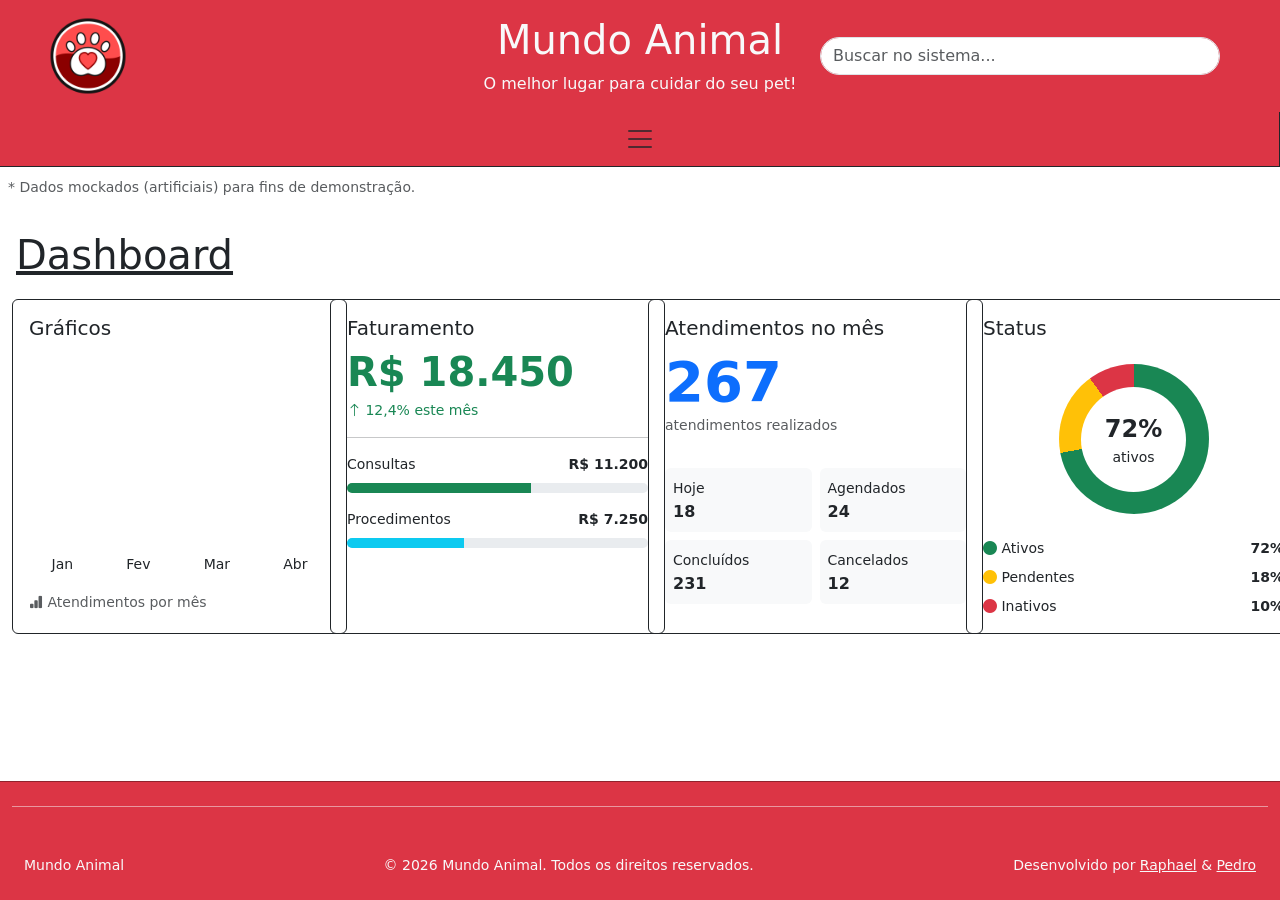
==== index.html @ 2a45a7cc "fix: melhora navbar" ====
<!DOCTYPE html>
<html lang="pt-BR">
<head>
    <meta charset="UTF-8">
    <meta name="viewport" content="width=device-width, initial-scale=1.0">
    <link href="https://cdn.jsdelivr.net/npm/bootstrap@5.2.1/dist/css/bootstrap.min.css" rel="stylesheet" integrity="sha384-iYQeCzEYFbKjA/T2uDLTpkwGzCiq6soy8tYaI1GyVh/UjpbCx/TYkiZhlZB6+fzT" crossorigin="anonymous">
    <link rel="stylesheet" href="https://cdn.jsdelivr.net/npm/bootstrap-icons@1.13.2/font/bootstrap-icons.min.css">
    <link rel="stylesheet" href="style.css">
    <link rel="icon" href="assets/favicon.ico" type="image/x-icon">
    <title>Mundo Animal</title>
</head>
<body class="d-flex flex-column min-vh-100">
    <script src="https://cdn.jsdelivr.net/npm/bootstrap@5.2.1/dist/js/bootstrap.bundle.min.js" integrity="sha384-u1OknCvxWvY5kfmNBILK2hRnQC3Pr17a+RTT6rIHI7NnikvbZlHgTPOOmMi466C8" crossorigin="anonymous"></script>

    <!-- card header / titulo -->
    <div class="container-fluid p-0">
        <div class="card w-full bg-danger border border-dark border-0 rounded-0 text-light text-centermy-0">
            
            <div class="card-body d-flex justify-content-between align-items-center position-relative">

                <!-- titulo e subtitulo -->
                <div class="text-center w-100">
                    <a href="/" class="text-decoration-none text-light">
                    <h1 class="card-title">Mundo Animal</h1>
                    <p class="card-text mb-0">O melhor lugar para cuidar do seu pet!</p>
                    </a>
                </div>
                <!------------------------->


                <!--logo mundo animal-->
                <div id="logo" class="position-absolute top-50 start-0 translate-middle-y px-5">
                    <a href="/" class="text-decoration-none text-light" aria-label="Logo Mundo Animal">
                        <img src="../../assets/logo.webp" alt="Logo Mundo Animal" class="img-fluid" style="max-height: 80px;">
                    </a>
                </div>


                <div id="campoPesquisa" class="position-absolute top-50 translate-middle" style="left: 80%">
                    <form class="d-flex" role="search" aria-label="Campo de pesquisa">
                        <input class="form-control me-2 rounded-pill" type="search" placeholder="Buscar no sistema..." aria-label="Pesquisar" style="width: 400px;">
                        <!-- <button class="btn btn-outline-light" type="submit">Pesquisar</button> -->
                    </form>
                </div>
            </div>
        </div>
    </div>
    <!--fim card header-->

    <!-- menu de navegacao -->
    <nav class="navbar navbar-light bg-custom border-end border-bottom border-dark" aria-label="Navegacao principal">
        <div class="container-fluid flex-column">
            <button class="navbar-toggler mx-auto border-0" type="button" data-bs-toggle="collapse" data-bs-target="#menuPrincipal" aria-controls="menuPrincipal" aria-expanded="false" aria-label="Expandir ou ocultar menu">
                <span class="navbar-toggler-icon"></span>
            </button>
            <div class="collapse w-100" id="menuPrincipal">
                <ul class="navbar-nav flex-column align-items-stretch gap-2">
                    <li class="nav-item">
                        <button class="nav-link btn-custom-1 text-dark px-3 bg-transparent border-0 rounded-pill" onclick="window.location.href='../../index.html'">Início</button>
                    </li>
                    <li class="nav-item dropdown">
                        <button id="menuCliente" class="nav-link dropdown-toggle btn-custom-1 text-dark px-3 bg-transparent border-0 rounded-pill" type="button" data-bs-toggle="dropdown" aria-expanded="false">Cliente</button>
                        <ul class="dropdown-menu bg-transparent border-0" aria-labelledby="menuCliente">
                            <li><a class="dropdown-item" href="../../views/cliente/cadastro.html">● Cadastro de Cliente</a></li>
                            <li><a class="dropdown-item" href="../../views/cliente/consulta.html">● Consulta de Cliente</a></li>
                            <li><a class="dropdown-item" href="../../views/cliente/alteração.html">● Alteração de Cliente</a></li>
                            <li><a class="dropdown-item" href="../../views/cliente/remoção.html">● Remoção de Cliente</a></li>
                        </ul>
                    </li>
                    <li class="nav-item dropdown">
                        <button id="menuFuncionario" class="nav-link dropdown-toggle btn-custom-1 text-dark px-3 bg-transparent border-0 rounded-pill" type="button" data-bs-toggle="dropdown" aria-expanded="false">Funcionário</button>
                        <ul class="dropdown-menu bg-transparent border-0" aria-labelledby="menuFuncionario">
                            <li><a class="dropdown-item" href="../../views/funcionario/cadastro.html">● Cadastro de Funcionário</a></li>
                            <li><a class="dropdown-item" href="../../views/funcionario/consulta.html">● Consulta de Funcionário</a></li>
                            <li><a class="dropdown-item" href="../../views/funcionario/alteração.html">● Alteração de Funcionário</a></li>
                            <li><a class="dropdown-item" href="../../views/funcionario/remoção.html">● Remoção de Funcionário</a></li>
                        </ul>
                    </li>
                    <li class="nav-item dropdown">
                        <button id="menuAtendimento" class="nav-link dropdown-toggle btn-custom-1 text-dark px-3 bg-transparent border-0 rounded-pill" type="button" data-bs-toggle="dropdown" aria-expanded="false">Atendimento</button>
                        <ul class="dropdown-menu bg-transparent border-0" aria-labelledby="menuAtendimento">
                            <li><a class="dropdown-item" href="../../views/atendimento/cadastro.html">● Cadastro de Atendimento</a></li>
                            <li><a class="dropdown-item" href="../../views/atendimento/consulta.html">● Consulta de Atendimento</a></li>
                            <li><a class="dropdown-item" href="../../views/atendimento/alteração.html">● Alteração de Atendimento</a></li>
                            <li><a class="dropdown-item" href="../../views/atendimento/remoção.html">● Remoção de Atendimento</a></li>
                        </ul>
                    </li>
                    <li class="nav-item dropdown">
                        <button id="menuAnimal" class="nav-link dropdown-toggle btn-custom-1 text-dark px-3 bg-transparent border-0 rounded-pill" type="button" data-bs-toggle="dropdown" aria-expanded="false">Animal</button>
                        <ul class="dropdown-menu bg-transparent border-0" aria-labelledby="menuAnimal">
                            <li><a class="dropdown-item" href="../../views/animal/cadastro.html">● Cadastro de Animal</a></li>
                            <li><a class="dropdown-item" href="../../views/animal/consulta.html">● Consulta de Animal</a></li>
                            <li><a class="dropdown-item" href="../../views/animal/alteração.html">● Alteração de Animal</a></li>
                            <li><a class="dropdown-item" href="../../views/animal/remoção.html">● Remoção de Animal</a></li>
                        </ul>
                    </li>
                    <li class="nav-item">
                        <button class="nav-link btn-custom-1 text-dark px-3 bg-transparent border-0 rounded-pill" onclick="window.location.href='views/institucional/inicio.html'">Página Institucional</button>
                    </li>
                </ul>
            </div>
        </div>
    </nav>

    <p class="text-left text-muted p-2"> <span class="small">* Dados mockados (artificiais) para fins de demonstração.</span></p>

    <h3 class="display-6 px-3 py-2 text-decoration-underline"><strong>Dashboard</strong></h3>

    <!-- corpo com graficos e métricas -->
    <main class="container-fluid py-1">
        <div class="row g-3">
            <div class="col-12 col-md-3">
                <section class="border border-dark rounded p-3 h-100" style="aspect-ratio: 1 / 1;">
                    <h2 class="h5 mb-3">Gráficos</h2>
                    <div class="d-flex justify-content-between align-items-end gap-2" style="height: 220px;">
                        <div class="text-center flex-fill">
                            <div class="bg-danger rounded-top" style="height: 48%;" title="Janeiro: 48 atendimentos"></div>
                            <small>Jan</small>
                        </div>
                        <div class="text-center flex-fill">
                            <div class="bg-danger rounded-top" style="height: 65%;" title="Fevereiro: 65 atendimentos"></div>
                            <small>Fev</small>
                        </div>
                        <div class="text-center flex-fill">
                            <div class="bg-danger rounded-top" style="height: 82%;" title="Março: 82 atendimentos"></div>
                            <small>Mar</small>
                        </div>
                        <div class="text-center flex-fill">
                            <div class="bg-danger rounded-top" style="height: 72%;" title="Abril: 72 atendimentos"></div>
                            <small>Abr</small>
                        </div>
                    </div>
                    <p class="text-muted small mt-3 mb-0"><i class="bi bi-bar-chart-fill"></i> Atendimentos por mês</p>
                </section>
            </div>
            <div class="col-12 col-md-3">
                <section class="border border-dark rounded p-3 h-100" style="aspect-ratio: 1 / 1;">
                    <h2 class="h5">Faturamento</h2>
                    <p class="display-6 fw-bold text-success mb-1">R$ 18.450</p>
                    <p class="small text-success"><i class="bi bi-arrow-up"></i> 12,4% este mês</p>
                    <hr>
                    <div class="d-flex justify-content-between small mb-2"><span>Consultas</span><strong>R$ 11.200</strong></div>
                    <div class="progress mb-3" style="height: 10px;"><div class="progress-bar bg-success" style="width: 61%"></div></div>
                    <div class="d-flex justify-content-between small mb-2"><span>Procedimentos</span><strong>R$ 7.250</strong></div>
                    <div class="progress" style="height: 10px;"><div class="progress-bar bg-info" style="width: 39%"></div></div>
                </section>
            </div>
            <div class="col-12 col-md-3">
                <section class="border border-dark rounded p-3 h-100" style="aspect-ratio: 1 / 1;">
                    <h2 class="h5">Atendimentos no mês</h2>
                    <p class="display-4 fw-bold text-primary mb-0">267</p>
                    <p class="text-muted small">atendimentos realizados</p>
                    <div class="row g-2 mt-4">
                        <div class="col-6"><div class="bg-light rounded p-2"><small>Hoje</small><strong class="d-block">18</strong></div></div>
                        <div class="col-6"><div class="bg-light rounded p-2"><small>Agendados</small><strong class="d-block">24</strong></div></div>
                        <div class="col-6"><div class="bg-light rounded p-2"><small>Concluídos</small><strong class="d-block">231</strong></div></div>
                        <div class="col-6"><div class="bg-light rounded p-2"><small>Cancelados</small><strong class="d-block">12</strong></div></div>
                    </div>
                </section>
            </div>
            <div class="col-12 col-md-3">
                <section class="border border-dark rounded p-3 h-100" style="aspect-ratio: 1 / 1;">
                    <h2 class="h5">Status</h2>
                    <div class="d-flex align-items-center justify-content-center my-4">
                        <div class="rounded-circle d-flex align-items-center justify-content-center" style="width: 150px; height: 150px; background: conic-gradient(#198754 0 72%, #ffc107 72% 90%, #dc3545 90% 100%);">
                            <div class="rounded-circle bg-white d-flex flex-column align-items-center justify-content-center" style="width: 105px; height: 105px;"><strong class="fs-4">72%</strong><small>ativos</small></div>
                        </div>
                    </div>
                    <div class="d-flex justify-content-between small mb-2"><span><i class="bi bi-circle-fill text-success"></i> Ativos</span><strong>72%</strong></div>
                    <div class="d-flex justify-content-between small mb-2"><span><i class="bi bi-circle-fill text-warning"></i> Pendentes</span><strong>18%</strong></div>
                    <div class="d-flex justify-content-between small"><span><i class="bi bi-circle-fill text-danger"></i> Inativos</span><strong>10%</strong></div>
                </section>
            </div>
        </div>
    </main>

    <!-- rodapé -->
    <footer class="site-footer bg-danger text-light mt-auto">
        <div class="container-fluid py-4 px-4">
            <div class="row g-4">
                <hr class="border-light opacity-50 my-4">
                <div class="d-flex flex-column flex-md-row justify-content-between align-items-center small">
                    <div class="jusfity-content text-center">
                        <p class="mb-0">Mundo Animal</p>
                    </div>
                    <span>&copy; 2026 Mundo Animal. Todos os direitos reservados.</span>
                    <span>Desenvolvido por <a href="https://www.github.com/raphael-henrique-dev" target="_blank" class="text-light text-decoration-underline">Raphael</a> & <a href="https://www.github.com/{github_do_pedro}" target="_blank" class="text-light text-decoration-underline">Pedro</a> </span>
                 </div>
            </div>
        </div>
    </footer>
 

</body>
</html>
---- style.css ----
.carousel-img {
            width: 100%;
            height: 400px;
            object-fit: cover;
   }


   .btn-custom-1 {
    background-color: #f0f0f0; 
    color: #fff;
    transition: all 0.3s ease; 
    }

   .btn-custom-1:hover {
    background-color: #882d21 !important; 
    border-color: #7e291e !important;     
    color: #ffffff !important; 
   }

   .bg-custom {
    background-color: #dc3545 !important; 
   }

   .site-footer {
    border-top: 1px solid rgba(0, 0, 0, 0.35);
   }

   .footer-link {
    color: #ffffff;
    text-decoration: none;
   }

   .footer-link:hover,
   .footer-link:focus {
    color: #ffe8e5;
    text-decoration: underline;
   }
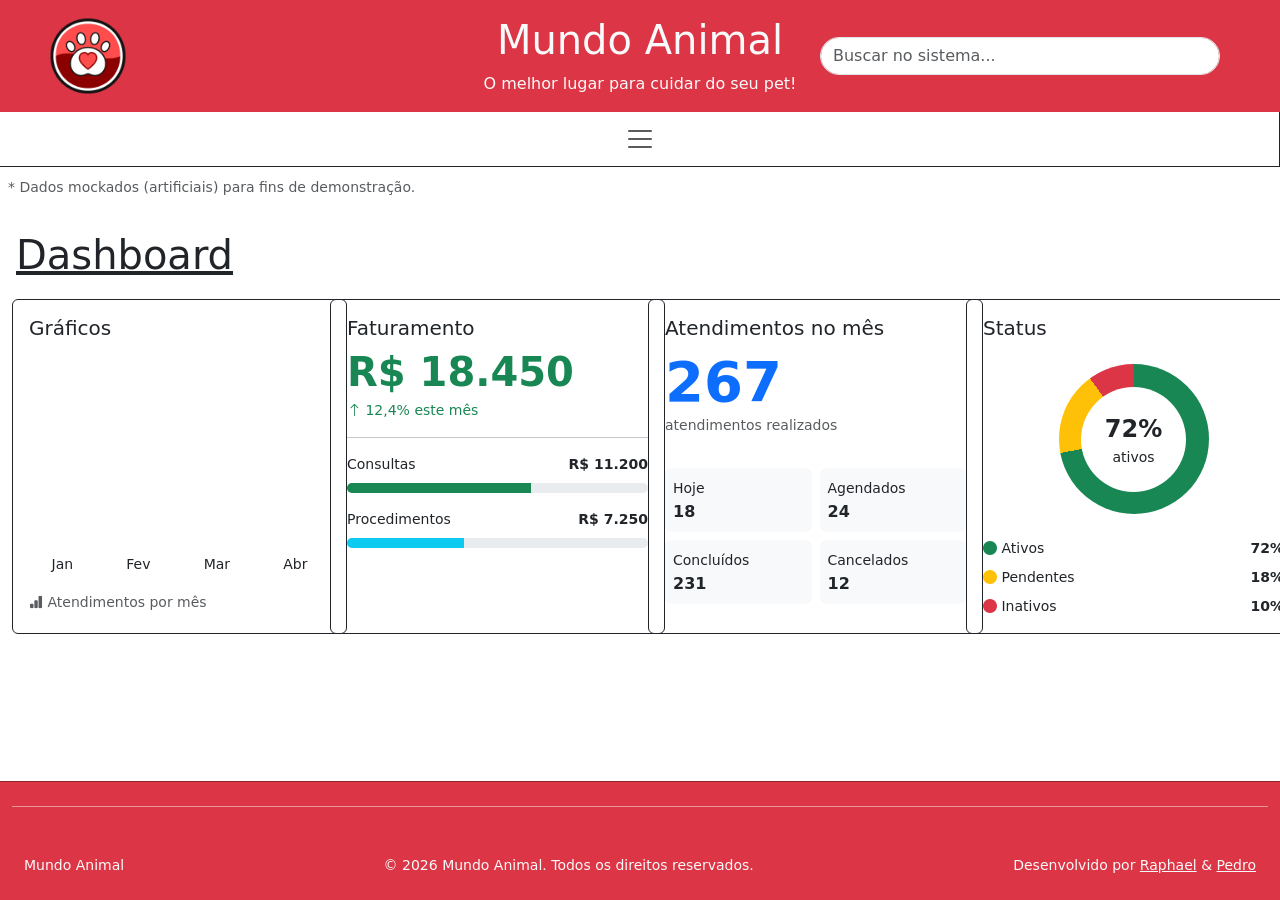
==== commit 1a1b6b44: "centraliza operacoes em modal na tela principal (index)" ====
--- a/index.html
+++ b/index.html
@@ -11,6 +11,7 @@
 </head>
 <body class="d-flex flex-column min-vh-100">
     <script src="https://cdn.jsdelivr.net/npm/bootstrap@5.2.1/dist/js/bootstrap.bundle.min.js" integrity="sha384-u1OknCvxWvY5kfmNBILK2hRnQC3Pr17a+RTT6rIHI7NnikvbZlHgTPOOmMi466C8" crossorigin="anonymous"></script>
+    <script defer src="modal.js"></script>
 
     <!-- card header / titulo -->
     <div class="container-fluid p-0">
@@ -31,7 +32,7 @@
                 <!--logo mundo animal-->
                 <div id="logo" class="position-absolute top-50 start-0 translate-middle-y px-5">
                     <a href="/" class="text-decoration-none text-light" aria-label="Logo Mundo Animal">
-                        <img src="../../assets/logo.webp" alt="Logo Mundo Animal" class="img-fluid" style="max-height: 80px;">
+                        <img src="assets/logo.webp" alt="Logo Mundo Animal" class="img-fluid" style="max-height: 80px;">
                     </a>
                 </div>
 
@@ -56,42 +57,42 @@
             <div class="collapse w-100" id="menuPrincipal">
                 <ul class="navbar-nav flex-column align-items-stretch gap-2">
                     <li class="nav-item">
-                        <button class="nav-link btn-custom-1 text-dark px-3 bg-transparent border-0 rounded-pill" onclick="window.location.href='../../index.html'">Início</button>
+                        <button class="nav-link btn-custom-1 text-dark px-3 bg-transparent border-0 rounded-pill" onclick="window.location.href='index.html'">Início</button>
                     </li>
                     <li class="nav-item dropdown">
                         <button id="menuCliente" class="nav-link dropdown-toggle btn-custom-1 text-dark px-3 bg-transparent border-0 rounded-pill" type="button" data-bs-toggle="dropdown" aria-expanded="false">Cliente</button>
                         <ul class="dropdown-menu bg-transparent border-0" aria-labelledby="menuCliente">
-                            <li><a class="dropdown-item" href="../../views/cliente/cadastro.html">● Cadastro de Cliente</a></li>
-                            <li><a class="dropdown-item" href="../../views/cliente/consulta.html">● Consulta de Cliente</a></li>
-                            <li><a class="dropdown-item" href="../../views/cliente/alteração.html">● Alteração de Cliente</a></li>
-                            <li><a class="dropdown-item" href="../../views/cliente/remoção.html">● Remoção de Cliente</a></li>
+                            <li><button class="dropdown-item" type="button" data-entity="cliente" data-operation="cadastro">● Cadastro de Cliente</button></li>
+                            <li><button class="dropdown-item" type="button" data-entity="cliente" data-operation="consulta">● Consulta de Cliente</button></li>
+                            <li><button class="dropdown-item" type="button" data-entity="cliente" data-operation="alteração">● Alteração de Cliente</button></li>
+                            <li><button class="dropdown-item" type="button" data-entity="cliente" data-operation="remoção">● Remoção de Cliente</button></li>
                         </ul>
                     </li>
                     <li class="nav-item dropdown">
                         <button id="menuFuncionario" class="nav-link dropdown-toggle btn-custom-1 text-dark px-3 bg-transparent border-0 rounded-pill" type="button" data-bs-toggle="dropdown" aria-expanded="false">Funcionário</button>
                         <ul class="dropdown-menu bg-transparent border-0" aria-labelledby="menuFuncionario">
-                            <li><a class="dropdown-item" href="../../views/funcionario/cadastro.html">● Cadastro de Funcionário</a></li>
-                            <li><a class="dropdown-item" href="../../views/funcionario/consulta.html">● Consulta de Funcionário</a></li>
-                            <li><a class="dropdown-item" href="../../views/funcionario/alteração.html">● Alteração de Funcionário</a></li>
-                            <li><a class="dropdown-item" href="../../views/funcionario/remoção.html">● Remoção de Funcionário</a></li>
+                            <li><button class="dropdown-item" type="button" data-entity="funcionario" data-operation="cadastro">● Cadastro de Funcionário</button></li>
+                            <li><button class="dropdown-item" type="button" data-entity="funcionario" data-operation="consulta">● Consulta de Funcionário</button></li>
+                            <li><button class="dropdown-item" type="button" data-entity="funcionario" data-operation="alteração">● Alteração de Funcionário</button></li>
+                            <li><button class="dropdown-item" type="button" data-entity="funcionario" data-operation="remoção">● Remoção de Funcionário</button></li>
                         </ul>
                     </li>
                     <li class="nav-item dropdown">
                         <button id="menuAtendimento" class="nav-link dropdown-toggle btn-custom-1 text-dark px-3 bg-transparent border-0 rounded-pill" type="button" data-bs-toggle="dropdown" aria-expanded="false">Atendimento</button>
                         <ul class="dropdown-menu bg-transparent border-0" aria-labelledby="menuAtendimento">
-                            <li><a class="dropdown-item" href="../../views/atendimento/cadastro.html">● Cadastro de Atendimento</a></li>
-                            <li><a class="dropdown-item" href="../../views/atendimento/consulta.html">● Consulta de Atendimento</a></li>
-                            <li><a class="dropdown-item" href="../../views/atendimento/alteração.html">● Alteração de Atendimento</a></li>
-                            <li><a class="dropdown-item" href="../../views/atendimento/remoção.html">● Remoção de Atendimento</a></li>
+                            <li><button class="dropdown-item" type="button" data-entity="atendimento" data-operation="cadastro">● Cadastro de Atendimento</button></li>
+                            <li><button class="dropdown-item" type="button" data-entity="atendimento" data-operation="consulta">● Consulta de Atendimento</button></li>
+                            <li><button class="dropdown-item" type="button" data-entity="atendimento" data-operation="alteração">● Alteração de Atendimento</button></li>
+                            <li><button class="dropdown-item" type="button" data-entity="atendimento" data-operation="remoção">● Remoção de Atendimento</button></li>
                         </ul>
                     </li>
                     <li class="nav-item dropdown">
                         <button id="menuAnimal" class="nav-link dropdown-toggle btn-custom-1 text-dark px-3 bg-transparent border-0 rounded-pill" type="button" data-bs-toggle="dropdown" aria-expanded="false">Animal</button>
                         <ul class="dropdown-menu bg-transparent border-0" aria-labelledby="menuAnimal">
-                            <li><a class="dropdown-item" href="../../views/animal/cadastro.html">● Cadastro de Animal</a></li>
-                            <li><a class="dropdown-item" href="../../views/animal/consulta.html">● Consulta de Animal</a></li>
-                            <li><a class="dropdown-item" href="../../views/animal/alteração.html">● Alteração de Animal</a></li>
-                            <li><a class="dropdown-item" href="../../views/animal/remoção.html">● Remoção de Animal</a></li>
+                            <li><button class="dropdown-item" type="button" data-entity="animal" data-operation="cadastro">● Cadastro de Animal</button></li>
+                            <li><button class="dropdown-item" type="button" data-entity="animal" data-operation="consulta">● Consulta de Animal</button></li>
+                            <li><button class="dropdown-item" type="button" data-entity="animal" data-operation="alteração">● Alteração de Animal</button></li>
+                            <li><button class="dropdown-item" type="button" data-entity="animal" data-operation="remoção">● Remoção de Animal</button></li>
                         </ul>
                     </li>
                     <li class="nav-item">
@@ -108,6 +109,7 @@
 
     <!-- corpo com graficos e métricas -->
     <main class="container-fluid py-1">
+        <div id="operacaoApp"></div>
         <div class="row g-3">
             <div class="col-12 col-md-3">
                 <section class="border border-dark rounded p-3 h-100" style="aspect-ratio: 1 / 1;">
--- a/style.css
+++ b/style.css
@@ -12,13 +12,13 @@
     }
 
    .btn-custom-1:hover {
-    background-color: #882d21 !important; 
+    background-color: #dc3545 !important;
     border-color: #7e291e !important;     
     color: #ffffff !important; 
    }
 
    .bg-custom {
-    background-color: #dc3545 !important; 
+    background-color: #ffffff !important;
    }
 
    .site-footer {
@@ -34,4 +34,90 @@
    .footer-link:focus {
     color: #ffe8e5;
     text-decoration: underline;
+   }
+
+   .operation-page {
+    background: #fffaf9;
+   }
+
+   .operation-heading {
+    display: flex;
+    align-items: center;
+    justify-content: space-between;
+    gap: 2rem;
+    max-width: 1100px;
+    margin: 3rem auto 1.5rem;
+    padding: 0 1.5rem;
+   }
+
+   .operation-kicker {
+    color: #882d21;
+    font-size: .75rem;
+    font-weight: 700;
+    letter-spacing: .12em;
+    text-transform: uppercase;
+   }
+
+   .operation-heading h1 {
+    color: #3d211d;
+    margin: .35rem 0;
+   }
+
+   .operation-heading p {
+    color: #6c757d;
+    margin: 0;
+   }
+
+   .operation-card {
+    max-width: 1100px;
+    margin: 0 auto 3rem;
+    padding: 1.25rem 1.5rem;
+    border: 1px solid #f0d4cf;
+    border-radius: 1rem;
+    background: #fff;
+    color: #6c757d;
+    box-shadow: 0 .25rem 1rem rgba(136, 45, 33, .06);
+   }
+
+   .operation-card i {
+    color: #dc3545;
+    margin-right: .5rem;
+   }
+
+   .operation-success {
+    border-color: #b7dfc2;
+    color: #246b36;
+   }
+
+   .operation-success i {
+    color: #198754;
+   }
+
+   .operation-modal {
+    border: 0;
+    border-radius: 1rem;
+    overflow: hidden;
+   }
+
+   .operation-modal .modal-header {
+    border-bottom: 1px solid #f0d4cf;
+    background: #fff8f6;
+   }
+
+   .operation-modal .modal-title {
+    color: #3d211d;
+    margin-top: .25rem;
+   }
+
+   .operation-modal .form-control:focus {
+    border-color: #dc3545;
+    box-shadow: 0 0 0 .2rem rgba(220, 53, 69, .15);
+   }
+
+   @media (max-width: 576px) {
+    .operation-heading {
+     align-items: flex-start;
+     flex-direction: column;
+     margin-top: 2rem;
+    }
    }
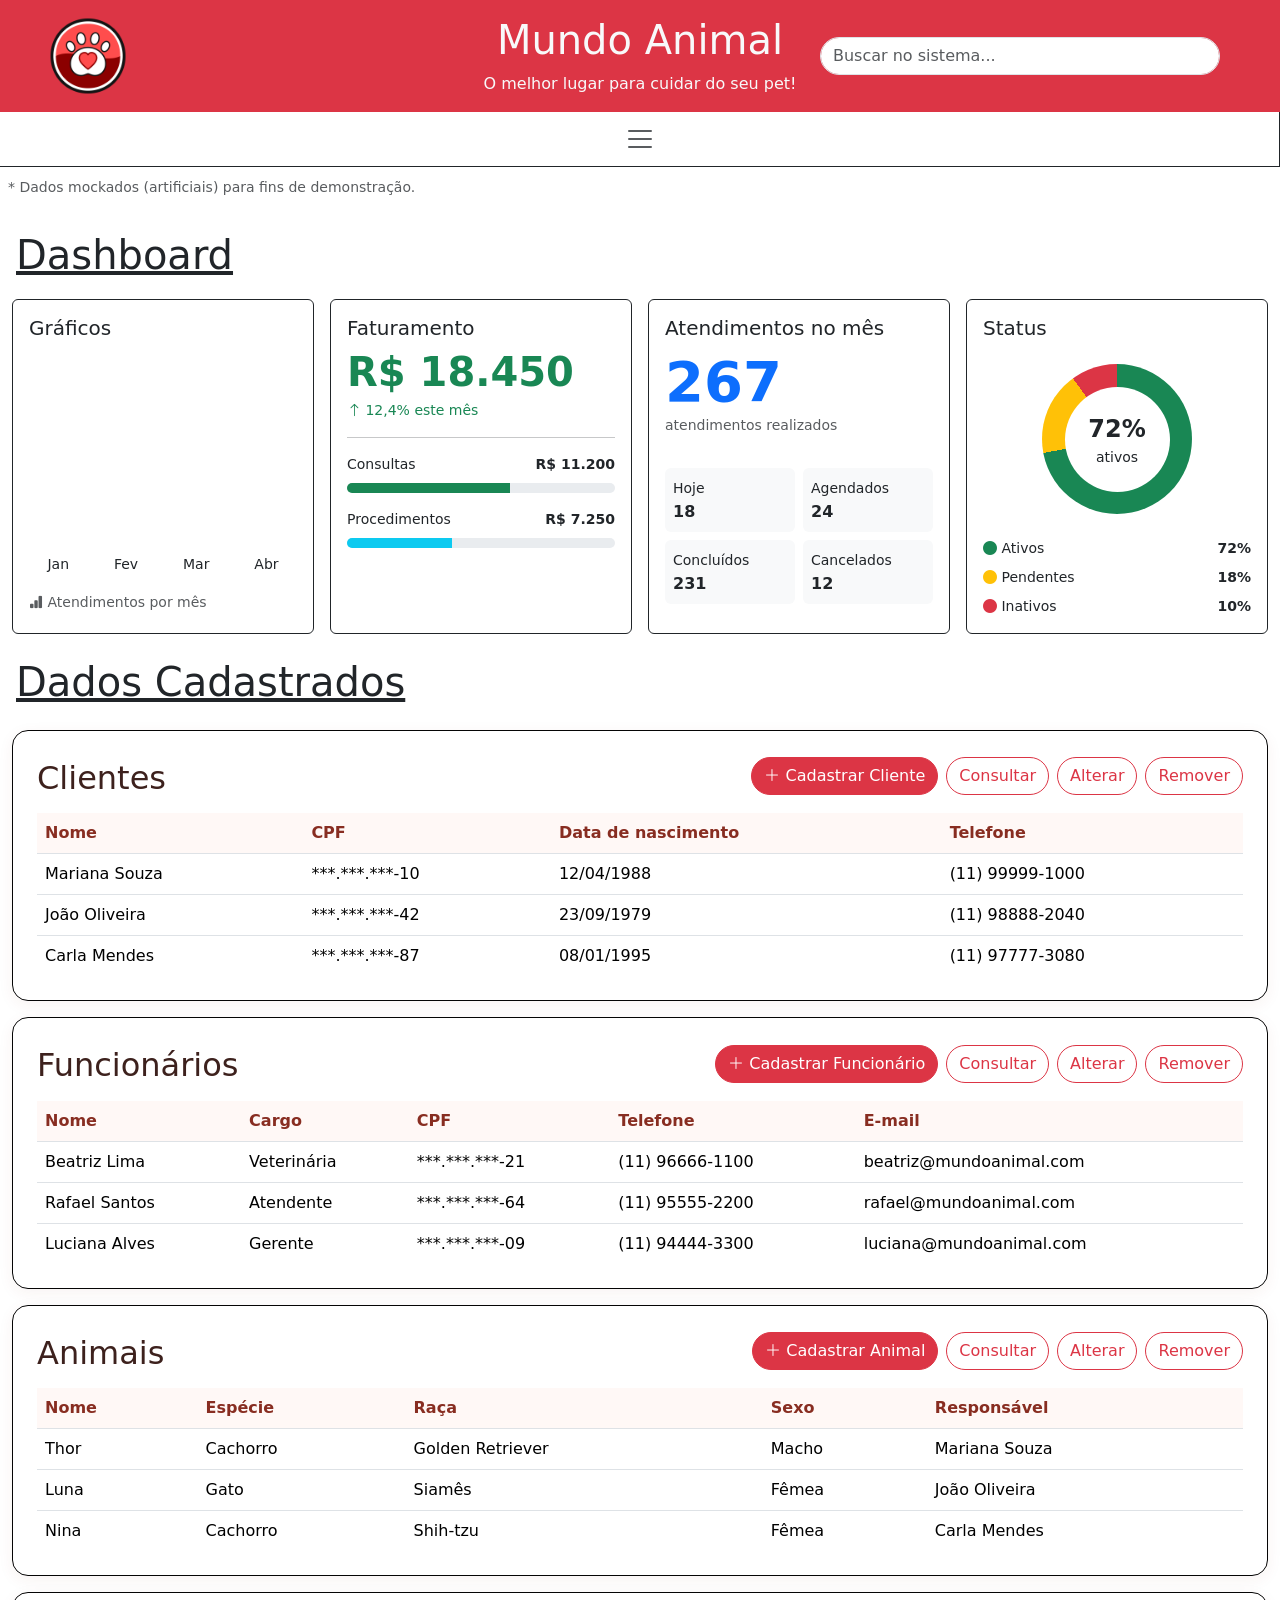
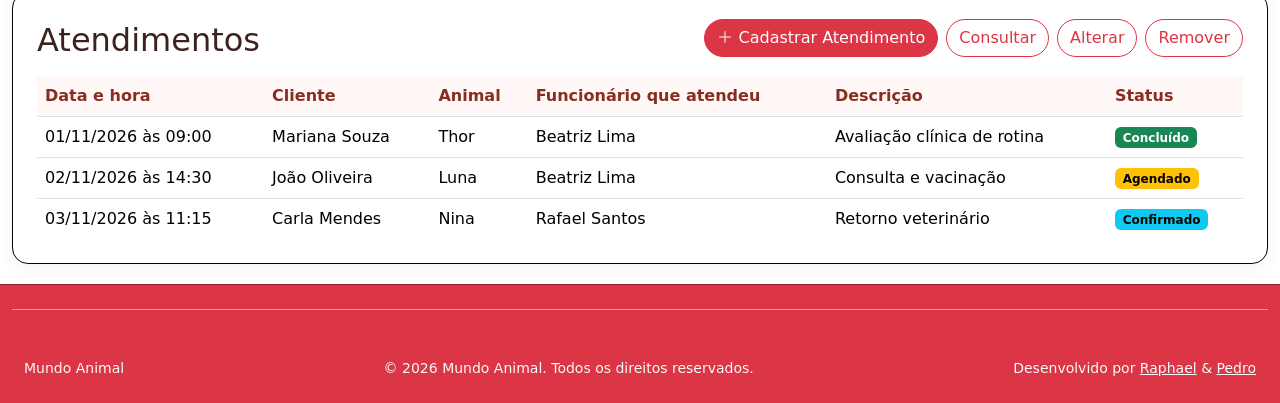
==== commit d549bd10: "fix/add: normaliza secoes de operacoes" ====
--- a/index.html
+++ b/index.html
@@ -59,42 +59,6 @@
                     <li class="nav-item">
                         <button class="nav-link btn-custom-1 text-dark px-3 bg-transparent border-0 rounded-pill" onclick="window.location.href='index.html'">Início</button>
                     </li>
-                    <li class="nav-item dropdown">
-                        <button id="menuCliente" class="nav-link dropdown-toggle btn-custom-1 text-dark px-3 bg-transparent border-0 rounded-pill" type="button" data-bs-toggle="dropdown" aria-expanded="false">Cliente</button>
-                        <ul class="dropdown-menu bg-transparent border-0" aria-labelledby="menuCliente">
-                            <li><button class="dropdown-item" type="button" data-entity="cliente" data-operation="cadastro">● Cadastro de Cliente</button></li>
-                            <li><button class="dropdown-item" type="button" data-entity="cliente" data-operation="consulta">● Consulta de Cliente</button></li>
-                            <li><button class="dropdown-item" type="button" data-entity="cliente" data-operation="alteração">● Alteração de Cliente</button></li>
-                            <li><button class="dropdown-item" type="button" data-entity="cliente" data-operation="remoção">● Remoção de Cliente</button></li>
-                        </ul>
-                    </li>
-                    <li class="nav-item dropdown">
-                        <button id="menuFuncionario" class="nav-link dropdown-toggle btn-custom-1 text-dark px-3 bg-transparent border-0 rounded-pill" type="button" data-bs-toggle="dropdown" aria-expanded="false">Funcionário</button>
-                        <ul class="dropdown-menu bg-transparent border-0" aria-labelledby="menuFuncionario">
-                            <li><button class="dropdown-item" type="button" data-entity="funcionario" data-operation="cadastro">● Cadastro de Funcionário</button></li>
-                            <li><button class="dropdown-item" type="button" data-entity="funcionario" data-operation="consulta">● Consulta de Funcionário</button></li>
-                            <li><button class="dropdown-item" type="button" data-entity="funcionario" data-operation="alteração">● Alteração de Funcionário</button></li>
-                            <li><button class="dropdown-item" type="button" data-entity="funcionario" data-operation="remoção">● Remoção de Funcionário</button></li>
-                        </ul>
-                    </li>
-                    <li class="nav-item dropdown">
-                        <button id="menuAtendimento" class="nav-link dropdown-toggle btn-custom-1 text-dark px-3 bg-transparent border-0 rounded-pill" type="button" data-bs-toggle="dropdown" aria-expanded="false">Atendimento</button>
-                        <ul class="dropdown-menu bg-transparent border-0" aria-labelledby="menuAtendimento">
-                            <li><button class="dropdown-item" type="button" data-entity="atendimento" data-operation="cadastro">● Cadastro de Atendimento</button></li>
-                            <li><button class="dropdown-item" type="button" data-entity="atendimento" data-operation="consulta">● Consulta de Atendimento</button></li>
-                            <li><button class="dropdown-item" type="button" data-entity="atendimento" data-operation="alteração">● Alteração de Atendimento</button></li>
-                            <li><button class="dropdown-item" type="button" data-entity="atendimento" data-operation="remoção">● Remoção de Atendimento</button></li>
-                        </ul>
-                    </li>
-                    <li class="nav-item dropdown">
-                        <button id="menuAnimal" class="nav-link dropdown-toggle btn-custom-1 text-dark px-3 bg-transparent border-0 rounded-pill" type="button" data-bs-toggle="dropdown" aria-expanded="false">Animal</button>
-                        <ul class="dropdown-menu bg-transparent border-0" aria-labelledby="menuAnimal">
-                            <li><button class="dropdown-item" type="button" data-entity="animal" data-operation="cadastro">● Cadastro de Animal</button></li>
-                            <li><button class="dropdown-item" type="button" data-entity="animal" data-operation="consulta">● Consulta de Animal</button></li>
-                            <li><button class="dropdown-item" type="button" data-entity="animal" data-operation="alteração">● Alteração de Animal</button></li>
-                            <li><button class="dropdown-item" type="button" data-entity="animal" data-operation="remoção">● Remoção de Animal</button></li>
-                        </ul>
-                    </li>
                     <li class="nav-item">
                         <button class="nav-link btn-custom-1 text-dark px-3 bg-transparent border-0 rounded-pill" onclick="window.location.href='views/institucional/inicio.html'">Página Institucional</button>
                     </li>
@@ -109,7 +73,6 @@
 
     <!-- corpo com graficos e métricas -->
     <main class="container-fluid py-1">
-        <div id="operacaoApp"></div>
         <div class="row g-3">
             <div class="col-12 col-md-3">
                 <section class="border border-dark rounded p-3 h-100" style="aspect-ratio: 1 / 1;">
@@ -174,6 +137,78 @@
                 </section>
             </div>
         </div>
+
+    <h3 class="display-6 px-1 pt-4 text-decoration-underline"><strong>Dados Cadastrados</strong></h3>
+
+        <div class="entity-secoes">
+            <section class="entity-operacoes">
+                <div class="entity-header">
+                    <div><h2>Clientes</h2></div>
+                    <div class="entity-acoes">
+                        <button class="btn btn-danger rounded-pill" data-entity="cliente" data-operation="cadastro"><i class="bi bi-plus-lg"></i> Cadastrar Cliente</button>
+                        <button class="btn btn-outline-danger rounded-pill" data-entity="cliente" data-operation="consulta">Consultar</button>
+                        <button class="btn btn-outline-danger rounded-pill" data-entity="cliente" data-operation="alteração">Alterar</button>
+                        <button class="btn btn-outline-danger rounded-pill" data-entity="cliente" data-operation="remoção">Remover</button>
+                    </div>
+                </div>
+                <div class="table-responsive"><table class="table entity-table align-middle"><thead><tr><th>Nome</th><th>CPF</th><th>Data de nascimento</th><th>Telefone</th></tr></thead><tbody>
+                    <tr><td>Mariana Souza</td><td>***.***.***-10</td><td>12/04/1988</td><td>(11) 99999-1000</td></tr>
+                    <tr><td>João Oliveira</td><td>***.***.***-42</td><td>23/09/1979</td><td>(11) 98888-2040</td></tr>
+                    <tr><td>Carla Mendes</td><td>***.***.***-87</td><td>08/01/1995</td><td>(11) 97777-3080</td></tr>
+                </tbody></table></div>
+            </section>
+
+            <section class="entity-operacoes">
+                <div class="entity-header">
+                    <div><h2>Funcionários</h2></div>
+                    <div class="entity-acoes">
+                        <button class="btn btn-danger rounded-pill" data-entity="funcionario" data-operation="cadastro"><i class="bi bi-plus-lg"></i> Cadastrar Funcionário</button>
+                        <button class="btn btn-outline-danger rounded-pill" data-entity="funcionario" data-operation="consulta">Consultar</button>
+                        <button class="btn btn-outline-danger rounded-pill" data-entity="funcionario" data-operation="alteração">Alterar</button>
+                        <button class="btn btn-outline-danger rounded-pill" data-entity="funcionario" data-operation="remoção">Remover</button>
+                    </div>
+                </div>
+                <div class="table-responsive"><table class="table entity-table align-middle"><thead><tr><th>Nome</th><th>Cargo</th><th>CPF</th><th>Telefone</th><th>E-mail</th></tr></thead><tbody>
+                    <tr><td>Beatriz Lima</td><td>Veterinária</td><td>***.***.***-21</td><td>(11) 96666-1100</td><td>beatriz@mundoanimal.com</td></tr>
+                    <tr><td>Rafael Santos</td><td>Atendente</td><td>***.***.***-64</td><td>(11) 95555-2200</td><td>rafael@mundoanimal.com</td></tr>
+                    <tr><td>Luciana Alves</td><td>Gerente</td><td>***.***.***-09</td><td>(11) 94444-3300</td><td>luciana@mundoanimal.com</td></tr>
+                </tbody></table></div>
+            </section>
+
+            <section class="entity-operacoes">
+                <div class="entity-header">
+                    <div><h2>Animais</h2></div>
+                    <div class="entity-acoes">
+                        <button class="btn btn-danger rounded-pill" data-entity="animal" data-operation="cadastro"><i class="bi bi-plus-lg"></i> Cadastrar Animal</button>
+                        <button class="btn btn-outline-danger rounded-pill" data-entity="animal" data-operation="consulta">Consultar</button>
+                        <button class="btn btn-outline-danger rounded-pill" data-entity="animal" data-operation="alteração">Alterar</button>
+                        <button class="btn btn-outline-danger rounded-pill" data-entity="animal" data-operation="remoção">Remover</button>
+                    </div>
+                </div>
+                <div class="table-responsive"><table class="table entity-table align-middle"><thead><tr><th>Nome</th><th>Espécie</th><th>Raça</th><th>Sexo</th><th>Responsável</th></tr></thead><tbody>
+                    <tr><td>Thor</td><td>Cachorro</td><td>Golden Retriever</td><td>Macho</td><td>Mariana Souza</td></tr>
+                    <tr><td>Luna</td><td>Gato</td><td>Siamês</td><td>Fêmea</td><td>João Oliveira</td></tr>
+                    <tr><td>Nina</td><td>Cachorro</td><td>Shih-tzu</td><td>Fêmea</td><td>Carla Mendes</td></tr>
+                </tbody></table></div>
+            </section>
+
+            <section class="entity-operacoes">
+                <div class="entity-header">
+                    <div><h2>Atendimentos</h2></div>
+                    <div class="entity-acoes">
+                        <button class="btn btn-danger rounded-pill" data-entity="atendimento" data-operation="cadastro"><i class="bi bi-plus-lg"></i> Cadastrar Atendimento</button>
+                        <button class="btn btn-outline-danger rounded-pill" data-entity="atendimento" data-operation="consulta">Consultar</button>
+                        <button class="btn btn-outline-danger rounded-pill" data-entity="atendimento" data-operation="alteração">Alterar</button>
+                        <button class="btn btn-outline-danger rounded-pill" data-entity="atendimento" data-operation="remoção">Remover</button>
+                    </div>
+                </div>
+                <div class="table-responsive"><table class="table entity-table align-middle"><thead><tr><th>Data e hora</th><th>Cliente</th><th>Animal</th><th>Funcionário que atendeu</th><th>Descrição</th><th>Status</th></tr></thead><tbody>
+                    <tr><td>01/11/2026 às 09:00</td><td>Mariana Souza</td><td>Thor</td><td>Beatriz Lima</td><td>Avaliação clínica de rotina</td><td><span class="badge text-bg-success">Concluído</span></td></tr>
+                    <tr><td>02/11/2026 às 14:30</td><td>João Oliveira</td><td>Luna</td><td>Beatriz Lima</td><td>Consulta e vacinação</td><td><span class="badge text-bg-warning">Agendado</span></td></tr>
+                    <tr><td>03/11/2026 às 11:15</td><td>Carla Mendes</td><td>Nina</td><td>Rafael Santos</td><td>Retorno veterinário</td><td><span class="badge text-bg-info">Confirmado</span></td></tr>
+                </tbody></table></div>
+            </section>
+        </div>
     </main>
 
     <!-- rodapé -->
--- a/style.css
+++ b/style.css
@@ -36,11 +36,11 @@
     text-decoration: underline;
    }
 
-   .operation-page {
+   .operacao-pagina {
     background: #fffaf9;
    }
 
-   .operation-heading {
+   .operacao-heading {
     display: flex;
     align-items: center;
     justify-content: space-between;
@@ -50,7 +50,7 @@
     padding: 0 1.5rem;
    }
 
-   .operation-kicker {
+   .operacao-kicker {
     color: #882d21;
     font-size: .75rem;
     font-weight: 700;
@@ -58,17 +58,17 @@
     text-transform: uppercase;
    }
 
-   .operation-heading h1 {
+   .operacao-heading h1 {
     color: #3d211d;
     margin: .35rem 0;
    }
 
-   .operation-heading p {
+   .operacao-heading p {
     color: #6c757d;
     margin: 0;
    }
 
-   .operation-card {
+   .operacao-card {
     max-width: 1100px;
     margin: 0 auto 3rem;
     padding: 1.25rem 1.5rem;
@@ -79,45 +79,110 @@
     box-shadow: 0 .25rem 1rem rgba(136, 45, 33, .06);
    }
 
-   .operation-card i {
+   .operacao-card i {
     color: #dc3545;
     margin-right: .5rem;
    }
 
-   .operation-success {
+   .operacao-sucesso {
     border-color: #b7dfc2;
     color: #246b36;
    }
 
-   .operation-success i {
+   .operacao-sucesso i {
     color: #198754;
    }
 
-   .operation-modal {
+   .modal-operacoes {
     border: 0;
     border-radius: 1rem;
     overflow: hidden;
    }
 
-   .operation-modal .modal-header {
+   .modal-operacoes .modal-header {
     border-bottom: 1px solid #f0d4cf;
     background: #fff8f6;
    }
 
-   .operation-modal .modal-title {
+   .modal-operacoes .modal-title {
     color: #3d211d;
     margin-top: .25rem;
    }
 
-   .operation-modal .form-control:focus {
+   .modal-operacoes .form-control:focus {
     border-color: #dc3545;
     box-shadow: 0 0 0 .2rem rgba(220, 53, 69, .15);
    }
 
+   .entity-secoes {
+    display: flex;
+    flex-direction: column;
+    gap: 1rem;
+    margin-top: 1.5rem;
+    margin-bottom: 1rem;
+   }
+
+   .entity-operacoes {
+    padding: 1.5rem;
+    border: 1px solid #050505;
+    border-radius: 1rem;
+    background: #fff;
+    box-shadow: 0 .25rem 1rem rgba(136, 45, 33, .06);
+   }
+
+   .entity-header {
+    display: flex;
+    align-items: center;
+    justify-content: space-between;
+    gap: 1rem;
+    margin-bottom: 1rem;
+   }
+
+   .entity-header h2 {
+    color: #3d211d;
+    margin: .25rem 0 0;
+   }
+
+   .entity-acoes {
+    display: flex;
+    flex-wrap: wrap;
+    justify-content: flex-end;
+    gap: .5rem;
+   }
+
+   .entity-table {
+    margin-bottom: 0;
+    min-width: 650px;
+   }
+
+   .entity-table thead th {
+    color: #882d21;
+    background: #fff8f6;
+    white-space: nowrap;
+   }
+
+   .entity-table tbody tr:last-child td {
+    border-bottom: 0;
+   }
+
+   main > .row > [class*="col-"] section {
+    aspect-ratio: auto !important;
+    min-height: 270px;
+   }
+
    @media (max-width: 576px) {
-    .operation-heading {
+    .operacao-heading {
      align-items: flex-start;
      flex-direction: column;
      margin-top: 2rem;
     }
-   }+
+    .entity-header {
+     align-items: flex-start;
+     flex-direction: column;
+    }
+
+    .entity-acoes {
+     justify-content: flex-start;
+    }
+    }
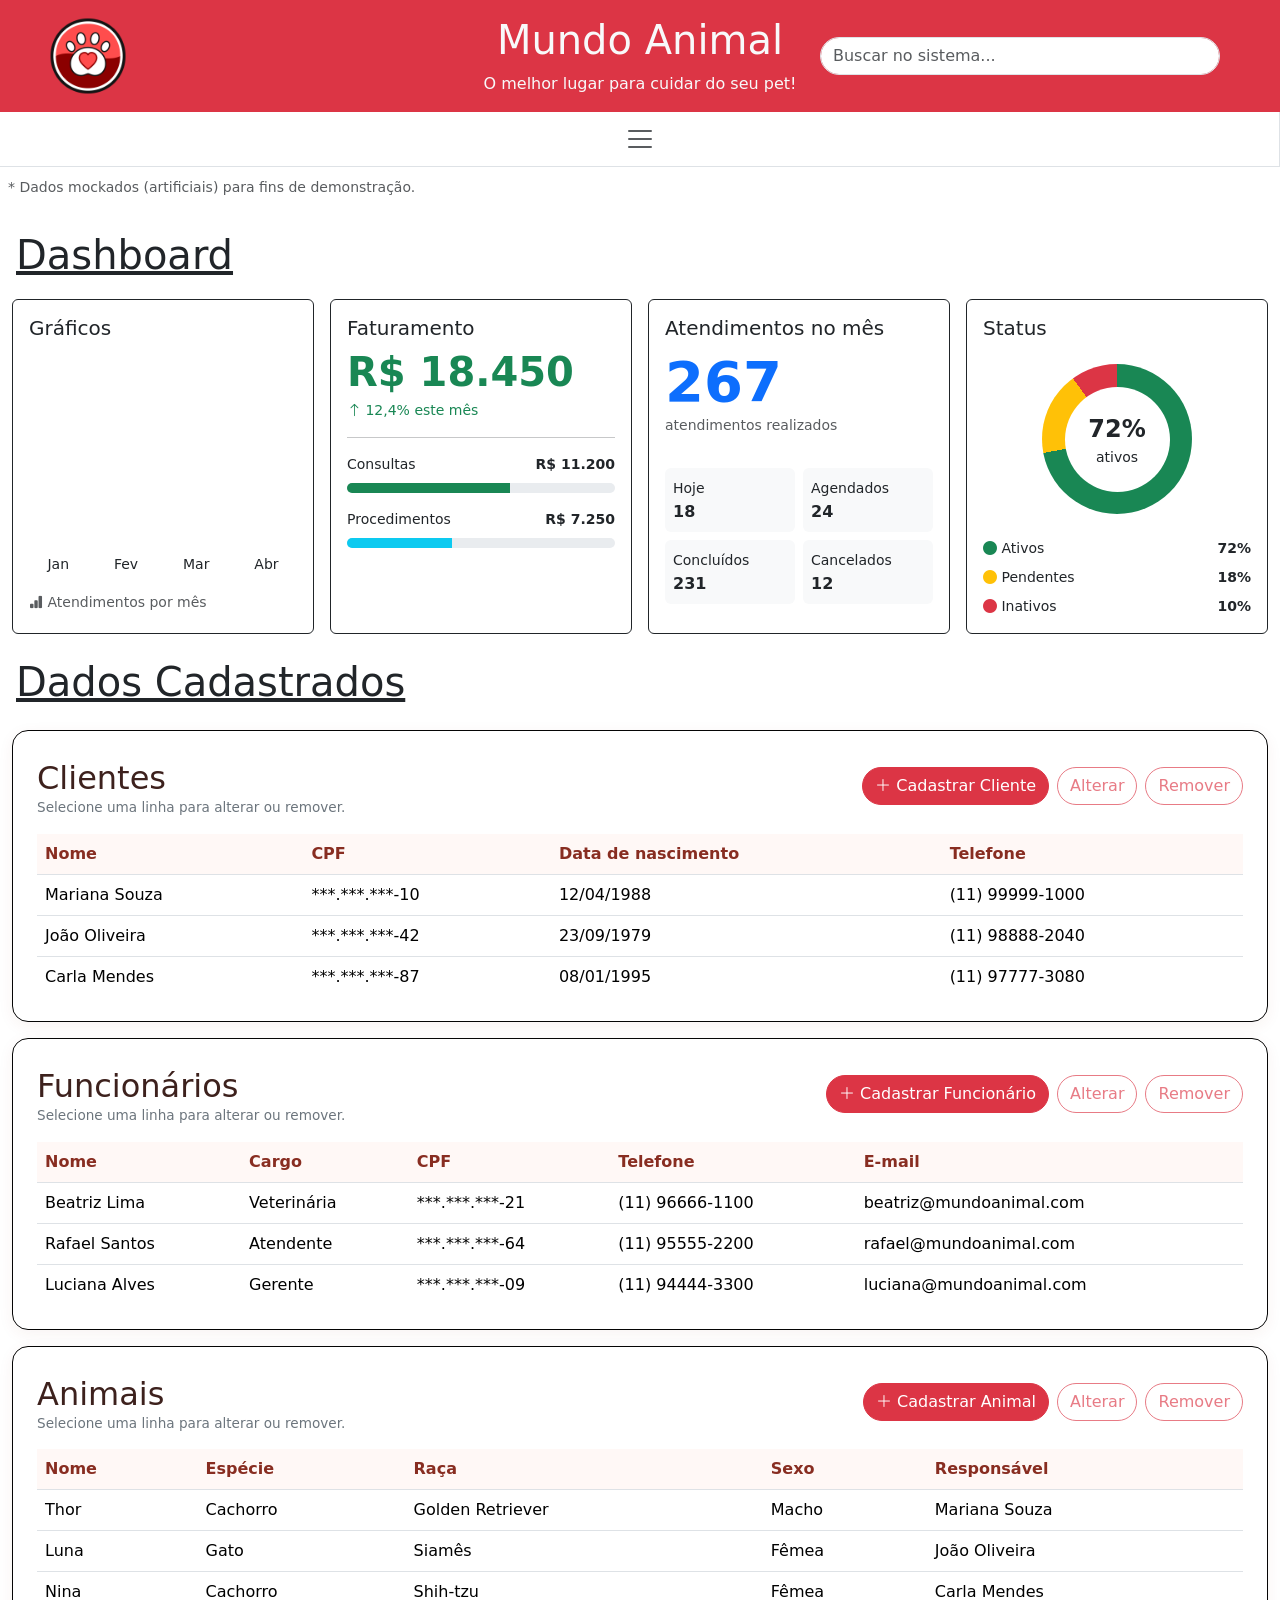
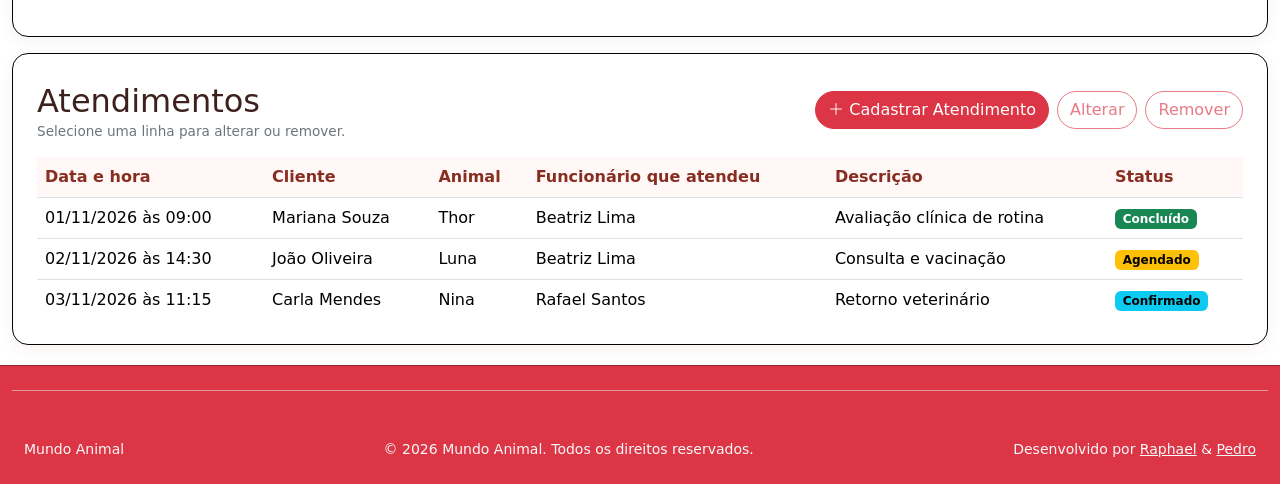
==== commit 690870d6: "add: mocka operacao de cadastro e adiciona alert nas operacoes de alterar e remover" ====
--- a/index.html
+++ b/index.html
@@ -49,7 +49,7 @@
     <!--fim card header-->
 
     <!-- menu de navegacao -->
-    <nav class="navbar navbar-light bg-custom border-end border-bottom border-dark" aria-label="Navegacao principal">
+    <nav class="navbar navbar-light bg-custom border-end border-bottom border-0" aria-label="Navegacao principal">
         <div class="container-fluid flex-column">
             <button class="navbar-toggler mx-auto border-0" type="button" data-bs-toggle="collapse" data-bs-target="#menuPrincipal" aria-controls="menuPrincipal" aria-expanded="false" aria-label="Expandir ou ocultar menu">
                 <span class="navbar-toggler-icon"></span>
@@ -141,12 +141,12 @@
     <h3 class="display-6 px-1 pt-4 text-decoration-underline"><strong>Dados Cadastrados</strong></h3>
 
         <div class="entity-secoes">
-            <section class="entity-operacoes">
-                <div class="entity-header">
-                    <div><h2>Clientes</h2></div>
+            <section class="entity-operacoes" data-entity="cliente">
+                <div class="entity-header">
+                    <div><h2>Clientes</h2><p class="selection-hint mb-0">Selecione uma linha para alterar ou remover.</p></div>
                     <div class="entity-acoes">
                         <button class="btn btn-danger rounded-pill" data-entity="cliente" data-operation="cadastro"><i class="bi bi-plus-lg"></i> Cadastrar Cliente</button>
-                        <button class="btn btn-outline-danger rounded-pill" data-entity="cliente" data-operation="consulta">Consultar</button>
+                        <!-- <button class="btn btn-outline-danger rounded-pill" data-entity="cliente" data-operation="consulta">Consultar</button> -->
                         <button class="btn btn-outline-danger rounded-pill" data-entity="cliente" data-operation="alteração">Alterar</button>
                         <button class="btn btn-outline-danger rounded-pill" data-entity="cliente" data-operation="remoção">Remover</button>
                     </div>
@@ -158,12 +158,12 @@
                 </tbody></table></div>
             </section>
 
-            <section class="entity-operacoes">
-                <div class="entity-header">
-                    <div><h2>Funcionários</h2></div>
+            <section class="entity-operacoes" data-entity="funcionario">
+                <div class="entity-header">
+                    <div><h2>Funcionários</h2><p class="selection-hint mb-0">Selecione uma linha para alterar ou remover.</p></div>
                     <div class="entity-acoes">
                         <button class="btn btn-danger rounded-pill" data-entity="funcionario" data-operation="cadastro"><i class="bi bi-plus-lg"></i> Cadastrar Funcionário</button>
-                        <button class="btn btn-outline-danger rounded-pill" data-entity="funcionario" data-operation="consulta">Consultar</button>
+                        <!-- <button class="btn btn-outline-danger rounded-pill" data-entity="funcionario" data-operation="consulta">Consultar</button> -->
                         <button class="btn btn-outline-danger rounded-pill" data-entity="funcionario" data-operation="alteração">Alterar</button>
                         <button class="btn btn-outline-danger rounded-pill" data-entity="funcionario" data-operation="remoção">Remover</button>
                     </div>
@@ -175,12 +175,12 @@
                 </tbody></table></div>
             </section>
 
-            <section class="entity-operacoes">
-                <div class="entity-header">
-                    <div><h2>Animais</h2></div>
+            <section class="entity-operacoes" data-entity="animal">
+                <div class="entity-header">
+                    <div><h2>Animais</h2><p class="selection-hint mb-0">Selecione uma linha para alterar ou remover.</p></div>
                     <div class="entity-acoes">
                         <button class="btn btn-danger rounded-pill" data-entity="animal" data-operation="cadastro"><i class="bi bi-plus-lg"></i> Cadastrar Animal</button>
-                        <button class="btn btn-outline-danger rounded-pill" data-entity="animal" data-operation="consulta">Consultar</button>
+                        <!-- <button class="btn btn-outline-danger rounded-pill" data-entity="animal" data-operation="consulta">Consultar</button> -->
                         <button class="btn btn-outline-danger rounded-pill" data-entity="animal" data-operation="alteração">Alterar</button>
                         <button class="btn btn-outline-danger rounded-pill" data-entity="animal" data-operation="remoção">Remover</button>
                     </div>
@@ -192,12 +192,12 @@
                 </tbody></table></div>
             </section>
 
-            <section class="entity-operacoes">
-                <div class="entity-header">
-                    <div><h2>Atendimentos</h2></div>
+            <section class="entity-operacoes" data-entity="atendimento">
+                <div class="entity-header">
+                    <div><h2>Atendimentos</h2><p class="selection-hint mb-0">Selecione uma linha para alterar ou remover.</p></div>
                     <div class="entity-acoes">
                         <button class="btn btn-danger rounded-pill" data-entity="atendimento" data-operation="cadastro"><i class="bi bi-plus-lg"></i> Cadastrar Atendimento</button>
-                        <button class="btn btn-outline-danger rounded-pill" data-entity="atendimento" data-operation="consulta">Consultar</button>
+                        <!-- <button class="btn btn-outline-danger rounded-pill" data-entity="atendimento" data-operation="consulta">Consultar</button> -->
                         <button class="btn btn-outline-danger rounded-pill" data-entity="atendimento" data-operation="alteração">Alterar</button>
                         <button class="btn btn-outline-danger rounded-pill" data-entity="atendimento" data-operation="remoção">Remover</button>
                     </div>
--- a/style.css
+++ b/style.css
@@ -165,6 +165,32 @@
     border-bottom: 0;
    }
 
+   .entity-table tbody tr {
+    cursor: pointer;
+    transition: background-color .2s ease, box-shadow .2s ease;
+   }
+
+   .entity-table tbody tr:hover,
+   .entity-table tbody tr:focus {
+    background-color: #fff8f6;
+    outline: none;
+   }
+
+   .entity-table tbody tr.selected-row {
+    background-color: #ffe8e5;
+    box-shadow: inset 4px 0 #dc3545;
+   }
+
+   .selection-hint {
+    color: #6c757d;
+    font-size: .85rem;
+   }
+
+   .entity-actions .btn:disabled {
+    cursor: not-allowed;
+    opacity: .55;
+   }
+
    main > .row > [class*="col-"] section {
     aspect-ratio: auto !important;
     min-height: 270px;
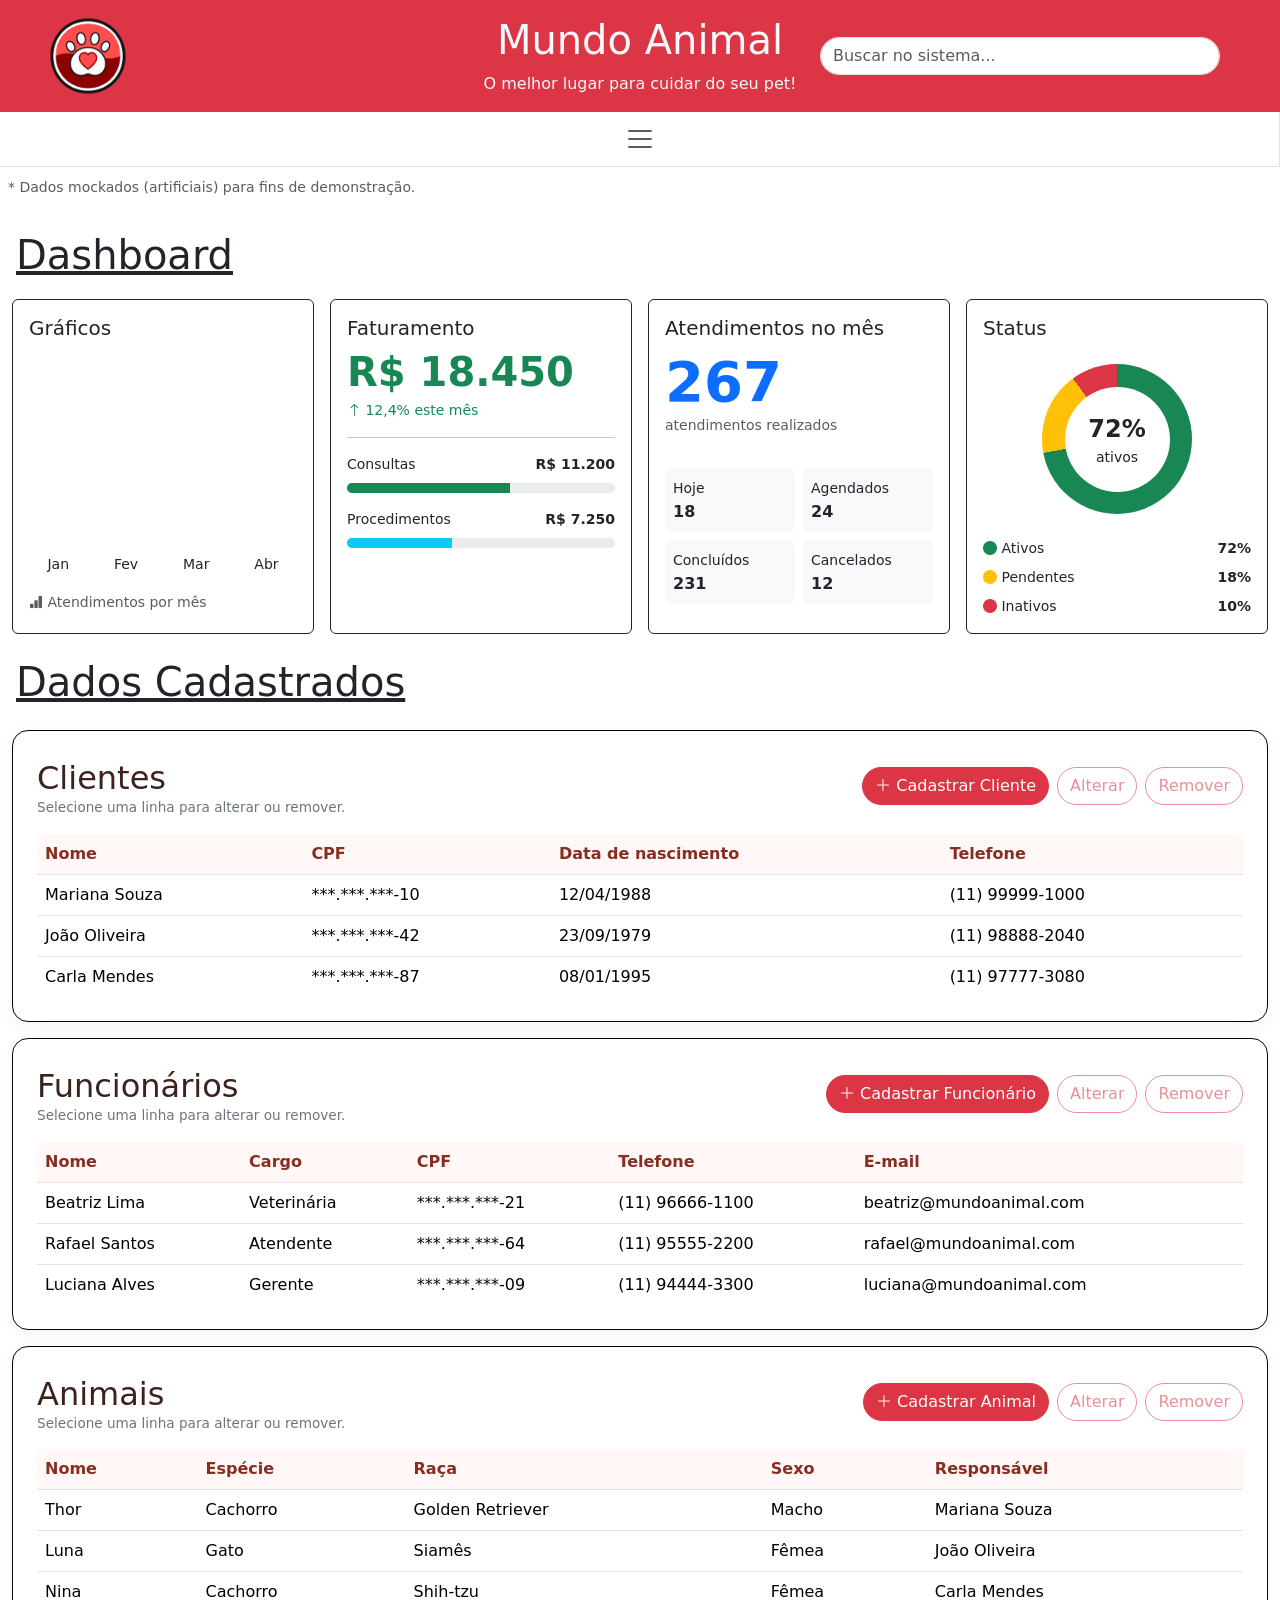
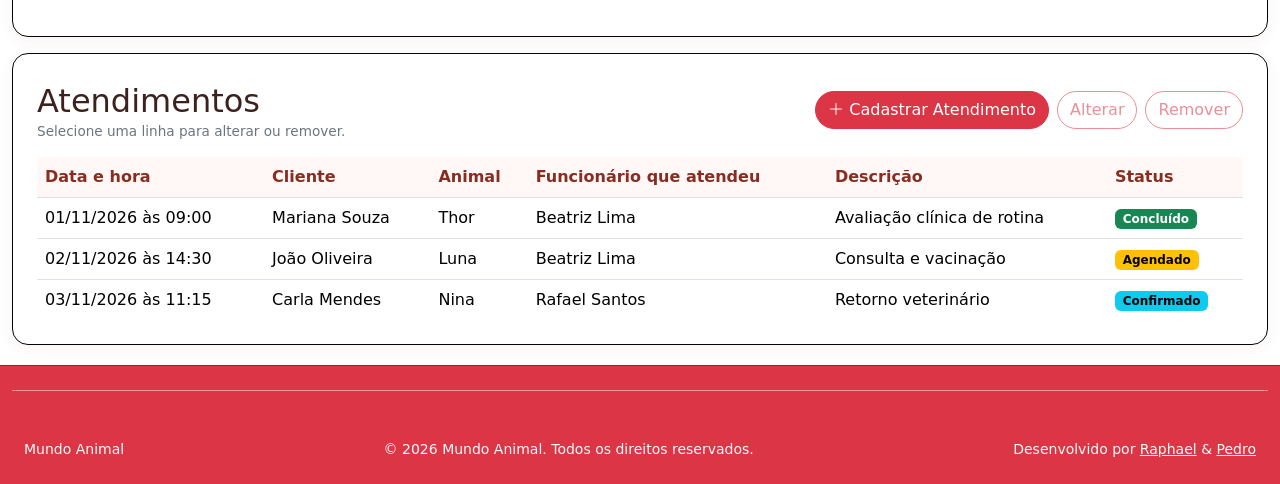
==== commit 68f50b6a: "minor fixesz" ====
--- a/index.html
+++ b/index.html
@@ -37,7 +37,7 @@
                 </div>
 
 
-                <div id="campoPesquisa" class="position-absolute top-50 translate-middle" style="left: 80%">
+                <div id="campoBusca" class="position-absolute top-50 translate-middle" style="left: 80%">
                     <form class="d-flex" role="search" aria-label="Campo de pesquisa">
                         <input class="form-control me-2 rounded-pill" type="search" placeholder="Buscar no sistema..." aria-label="Pesquisar" style="width: 400px;">
                         <!-- <button class="btn btn-outline-light" type="submit">Pesquisar</button> -->
@@ -49,18 +49,18 @@
     <!--fim card header-->
 
     <!-- menu de navegacao -->
-    <nav class="navbar navbar-light bg-custom border-end border-bottom border-0" aria-label="Navegacao principal">
+    <nav class="navbar navbar-light fundoPersonalizado border-end border-bottom border-0" aria-label="Navegacao principal">
         <div class="container-fluid flex-column">
-            <button class="navbar-toggler mx-auto border-0" type="button" data-bs-toggle="collapse" data-bs-target="#menuPrincipal" aria-controls="menuPrincipal" aria-expanded="false" aria-label="Expandir ou ocultar menu">
+            <button class="navbar-toggler mx-auto border-0" type="button" data-bs-toggle="collapse" data-bs-target="#menuNavegacao" aria-controls="menuNavegacao" aria-expanded="false" aria-label="Expandir ou ocultar menu">
                 <span class="navbar-toggler-icon"></span>
             </button>
-            <div class="collapse w-100" id="menuPrincipal">
+            <div class="collapse w-100" id="menuNavegacao">
                 <ul class="navbar-nav flex-column align-items-stretch gap-2">
                     <li class="nav-item">
-                        <button class="nav-link btn-custom-1 text-dark px-3 bg-transparent border-0 rounded-pill" onclick="window.location.href='index.html'">Início</button>
+                        <button class="nav-link botaoPersonalizado text-dark px-3 bg-transparent border-0 rounded-pill" onclick="window.location.href='index.html'">Início</button>
                     </li>
                     <li class="nav-item">
-                        <button class="nav-link btn-custom-1 text-dark px-3 bg-transparent border-0 rounded-pill" onclick="window.location.href='views/institucional/inicio.html'">Página Institucional</button>
+                        <button class="nav-link botaoPersonalizado text-dark px-3 bg-transparent border-0 rounded-pill" onclick="window.location.href='views/institucional/inicio.html'">Página Institucional</button>
                     </li>
                 </ul>
             </div>
@@ -140,69 +140,69 @@
 
     <h3 class="display-6 px-1 pt-4 text-decoration-underline"><strong>Dados Cadastrados</strong></h3>
 
-        <div class="entity-secoes">
-            <section class="entity-operacoes" data-entity="cliente">
-                <div class="entity-header">
-                    <div><h2>Clientes</h2><p class="selection-hint mb-0">Selecione uma linha para alterar ou remover.</p></div>
-                    <div class="entity-acoes">
+        <div class="secoesEntidade">
+            <section class="operacoesEntidade" data-entity="cliente">
+                <div class="cabecalhoEntidade">
+                    <div><h2>Clientes</h2><p class="dicaSelecao mb-0">Selecione uma linha para alterar ou remover.</p></div>
+                    <div class="acoesEntidade">
                         <button class="btn btn-danger rounded-pill" data-entity="cliente" data-operation="cadastro"><i class="bi bi-plus-lg"></i> Cadastrar Cliente</button>
                         <!-- <button class="btn btn-outline-danger rounded-pill" data-entity="cliente" data-operation="consulta">Consultar</button> -->
                         <button class="btn btn-outline-danger rounded-pill" data-entity="cliente" data-operation="alteração">Alterar</button>
                         <button class="btn btn-outline-danger rounded-pill" data-entity="cliente" data-operation="remoção">Remover</button>
                     </div>
                 </div>
-                <div class="table-responsive"><table class="table entity-table align-middle"><thead><tr><th>Nome</th><th>CPF</th><th>Data de nascimento</th><th>Telefone</th></tr></thead><tbody>
+                <div class="table-responsive"><table class="table tabelaEntidade align-middle"><thead><tr><th>Nome</th><th>CPF</th><th>Data de nascimento</th><th>Telefone</th></tr></thead><tbody>
                     <tr><td>Mariana Souza</td><td>***.***.***-10</td><td>12/04/1988</td><td>(11) 99999-1000</td></tr>
                     <tr><td>João Oliveira</td><td>***.***.***-42</td><td>23/09/1979</td><td>(11) 98888-2040</td></tr>
                     <tr><td>Carla Mendes</td><td>***.***.***-87</td><td>08/01/1995</td><td>(11) 97777-3080</td></tr>
                 </tbody></table></div>
             </section>
 
-            <section class="entity-operacoes" data-entity="funcionario">
-                <div class="entity-header">
-                    <div><h2>Funcionários</h2><p class="selection-hint mb-0">Selecione uma linha para alterar ou remover.</p></div>
-                    <div class="entity-acoes">
+            <section class="operacoesEntidade" data-entity="funcionario">
+                <div class="cabecalhoEntidade">
+                    <div><h2>Funcionários</h2><p class="dicaSelecao mb-0">Selecione uma linha para alterar ou remover.</p></div>
+                    <div class="acoesEntidade">
                         <button class="btn btn-danger rounded-pill" data-entity="funcionario" data-operation="cadastro"><i class="bi bi-plus-lg"></i> Cadastrar Funcionário</button>
                         <!-- <button class="btn btn-outline-danger rounded-pill" data-entity="funcionario" data-operation="consulta">Consultar</button> -->
                         <button class="btn btn-outline-danger rounded-pill" data-entity="funcionario" data-operation="alteração">Alterar</button>
                         <button class="btn btn-outline-danger rounded-pill" data-entity="funcionario" data-operation="remoção">Remover</button>
                     </div>
                 </div>
-                <div class="table-responsive"><table class="table entity-table align-middle"><thead><tr><th>Nome</th><th>Cargo</th><th>CPF</th><th>Telefone</th><th>E-mail</th></tr></thead><tbody>
+                <div class="table-responsive"><table class="table tabelaEntidade align-middle"><thead><tr><th>Nome</th><th>Cargo</th><th>CPF</th><th>Telefone</th><th>E-mail</th></tr></thead><tbody>
                     <tr><td>Beatriz Lima</td><td>Veterinária</td><td>***.***.***-21</td><td>(11) 96666-1100</td><td>beatriz@mundoanimal.com</td></tr>
                     <tr><td>Rafael Santos</td><td>Atendente</td><td>***.***.***-64</td><td>(11) 95555-2200</td><td>rafael@mundoanimal.com</td></tr>
                     <tr><td>Luciana Alves</td><td>Gerente</td><td>***.***.***-09</td><td>(11) 94444-3300</td><td>luciana@mundoanimal.com</td></tr>
                 </tbody></table></div>
             </section>
 
-            <section class="entity-operacoes" data-entity="animal">
-                <div class="entity-header">
-                    <div><h2>Animais</h2><p class="selection-hint mb-0">Selecione uma linha para alterar ou remover.</p></div>
-                    <div class="entity-acoes">
+            <section class="operacoesEntidade" data-entity="animal">
+                <div class="cabecalhoEntidade">
+                    <div><h2>Animais</h2><p class="dicaSelecao mb-0">Selecione uma linha para alterar ou remover.</p></div>
+                    <div class="acoesEntidade">
                         <button class="btn btn-danger rounded-pill" data-entity="animal" data-operation="cadastro"><i class="bi bi-plus-lg"></i> Cadastrar Animal</button>
                         <!-- <button class="btn btn-outline-danger rounded-pill" data-entity="animal" data-operation="consulta">Consultar</button> -->
                         <button class="btn btn-outline-danger rounded-pill" data-entity="animal" data-operation="alteração">Alterar</button>
                         <button class="btn btn-outline-danger rounded-pill" data-entity="animal" data-operation="remoção">Remover</button>
                     </div>
                 </div>
-                <div class="table-responsive"><table class="table entity-table align-middle"><thead><tr><th>Nome</th><th>Espécie</th><th>Raça</th><th>Sexo</th><th>Responsável</th></tr></thead><tbody>
+                <div class="table-responsive"><table class="table tabelaEntidade align-middle"><thead><tr><th>Nome</th><th>Espécie</th><th>Raça</th><th>Sexo</th><th>Responsável</th></tr></thead><tbody>
                     <tr><td>Thor</td><td>Cachorro</td><td>Golden Retriever</td><td>Macho</td><td>Mariana Souza</td></tr>
                     <tr><td>Luna</td><td>Gato</td><td>Siamês</td><td>Fêmea</td><td>João Oliveira</td></tr>
                     <tr><td>Nina</td><td>Cachorro</td><td>Shih-tzu</td><td>Fêmea</td><td>Carla Mendes</td></tr>
                 </tbody></table></div>
             </section>
 
-            <section class="entity-operacoes" data-entity="atendimento">
-                <div class="entity-header">
-                    <div><h2>Atendimentos</h2><p class="selection-hint mb-0">Selecione uma linha para alterar ou remover.</p></div>
-                    <div class="entity-acoes">
+            <section class="operacoesEntidade" data-entity="atendimento">
+                <div class="cabecalhoEntidade">
+                    <div><h2>Atendimentos</h2><p class="dicaSelecao mb-0">Selecione uma linha para alterar ou remover.</p></div>
+                    <div class="acoesEntidade">
                         <button class="btn btn-danger rounded-pill" data-entity="atendimento" data-operation="cadastro"><i class="bi bi-plus-lg"></i> Cadastrar Atendimento</button>
                         <!-- <button class="btn btn-outline-danger rounded-pill" data-entity="atendimento" data-operation="consulta">Consultar</button> -->
                         <button class="btn btn-outline-danger rounded-pill" data-entity="atendimento" data-operation="alteração">Alterar</button>
                         <button class="btn btn-outline-danger rounded-pill" data-entity="atendimento" data-operation="remoção">Remover</button>
                     </div>
                 </div>
-                <div class="table-responsive"><table class="table entity-table align-middle"><thead><tr><th>Data e hora</th><th>Cliente</th><th>Animal</th><th>Funcionário que atendeu</th><th>Descrição</th><th>Status</th></tr></thead><tbody>
+                <div class="table-responsive"><table class="table tabelaEntidade align-middle"><thead><tr><th>Data e hora</th><th>Cliente</th><th>Animal</th><th>Funcionário que atendeu</th><th>Descrição</th><th>Status</th></tr></thead><tbody>
                     <tr><td>01/11/2026 às 09:00</td><td>Mariana Souza</td><td>Thor</td><td>Beatriz Lima</td><td>Avaliação clínica de rotina</td><td><span class="badge text-bg-success">Concluído</span></td></tr>
                     <tr><td>02/11/2026 às 14:30</td><td>João Oliveira</td><td>Luna</td><td>Beatriz Lima</td><td>Consulta e vacinação</td><td><span class="badge text-bg-warning">Agendado</span></td></tr>
                     <tr><td>03/11/2026 às 11:15</td><td>Carla Mendes</td><td>Nina</td><td>Rafael Santos</td><td>Retorno veterinário</td><td><span class="badge text-bg-info">Confirmado</span></td></tr>
@@ -212,7 +212,7 @@
     </main>
 
     <!-- rodapé -->
-    <footer class="site-footer bg-danger text-light mt-auto">
+    <footer class="rodapeSite bg-danger text-light mt-auto">
         <div class="container-fluid py-4 px-4">
             <div class="row g-4">
                 <hr class="border-light opacity-50 my-4">
--- a/style.css
+++ b/style.css
@@ -1,37 +1,37 @@
-   .carousel-img {
+   .imagemCarrossel {
             width: 100%;
             height: 400px;
             object-fit: cover;
    }
 
 
-   .btn-custom-1 {
+   .botaoPersonalizado {
     background-color: #f0f0f0; 
     color: #fff;
     transition: all 0.3s ease; 
     }
 
-   .btn-custom-1:hover {
+   .botaoPersonalizado:hover {
     background-color: #dc3545 !important;
     border-color: #7e291e !important;     
     color: #ffffff !important; 
    }
 
-   .bg-custom {
+   .fundoPersonalizado {
     background-color: #ffffff !important;
    }
 
-   .site-footer {
+   .rodapeSite {
     border-top: 1px solid rgba(0, 0, 0, 0.35);
    }
 
-   .footer-link {
+   .linkRodape {
     color: #ffffff;
     text-decoration: none;
    }
 
-   .footer-link:hover,
-   .footer-link:focus {
+   .linkRodape:hover,
+   .linkRodape:focus {
     color: #ffe8e5;
     text-decoration: underline;
    }
@@ -114,7 +114,7 @@
     box-shadow: 0 0 0 .2rem rgba(220, 53, 69, .15);
    }
 
-   .entity-secoes {
+   .secoesEntidade {
     display: flex;
     flex-direction: column;
     gap: 1rem;
@@ -122,7 +122,7 @@
     margin-bottom: 1rem;
    }
 
-   .entity-operacoes {
+   .operacoesEntidade {
     padding: 1.5rem;
     border: 1px solid #050505;
     border-radius: 1rem;
@@ -130,7 +130,7 @@
     box-shadow: 0 .25rem 1rem rgba(136, 45, 33, .06);
    }
 
-   .entity-header {
+   .cabecalhoEntidade {
     display: flex;
     align-items: center;
     justify-content: space-between;
@@ -138,55 +138,55 @@
     margin-bottom: 1rem;
    }
 
-   .entity-header h2 {
+   .cabecalhoEntidade h2 {
     color: #3d211d;
     margin: .25rem 0 0;
    }
 
-   .entity-acoes {
+   .acoesEntidade {
     display: flex;
     flex-wrap: wrap;
     justify-content: flex-end;
     gap: .5rem;
    }
 
-   .entity-table {
+   .tabelaEntidade {
     margin-bottom: 0;
     min-width: 650px;
    }
 
-   .entity-table thead th {
+   .tabelaEntidade thead th {
     color: #882d21;
     background: #fff8f6;
     white-space: nowrap;
    }
 
-   .entity-table tbody tr:last-child td {
+   .tabelaEntidade tbody tr:last-child td {
     border-bottom: 0;
    }
 
-   .entity-table tbody tr {
+   .tabelaEntidade tbody tr {
     cursor: pointer;
     transition: background-color .2s ease, box-shadow .2s ease;
    }
 
-   .entity-table tbody tr:hover,
-   .entity-table tbody tr:focus {
+   .tabelaEntidade tbody tr:hover,
+   .tabelaEntidade tbody tr:focus {
     background-color: #fff8f6;
     outline: none;
    }
 
-   .entity-table tbody tr.selected-row {
+   .tabelaEntidade tbody tr.linhaSelecionada {
     background-color: #ffe8e5;
     box-shadow: inset 4px 0 #dc3545;
    }
 
-   .selection-hint {
+   .dicaSelecao {
     color: #6c757d;
     font-size: .85rem;
    }
 
-   .entity-actions .btn:disabled {
+   .acoesEntidade .btn:disabled {
     cursor: not-allowed;
     opacity: .55;
    }
@@ -203,12 +203,12 @@
      margin-top: 2rem;
     }
 
-    .entity-header {
+    .cabecalhoEntidade {
      align-items: flex-start;
      flex-direction: column;
     }
 
-    .entity-acoes {
+    .acoesEntidade {
      justify-content: flex-start;
     }
     }
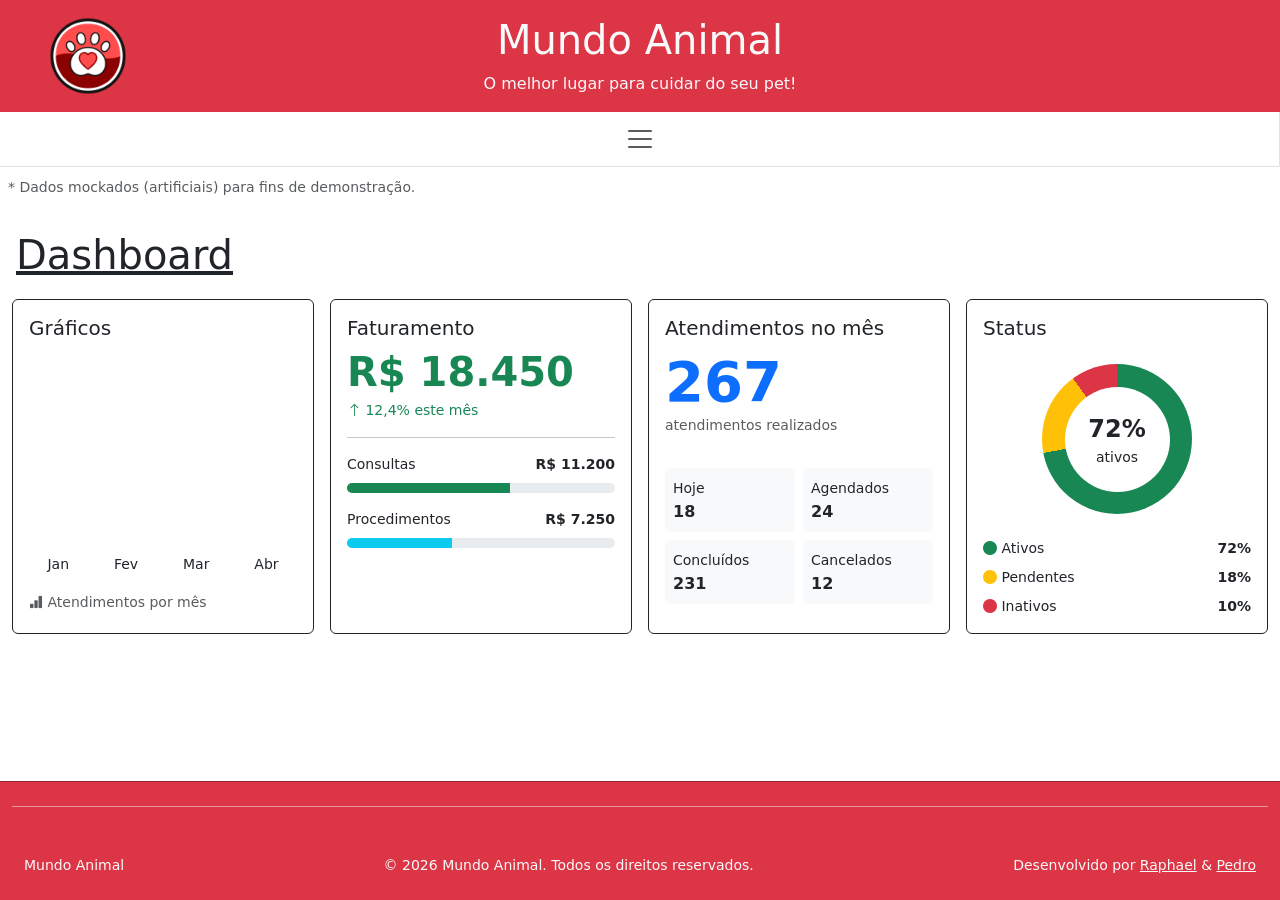
==== commit da8521db: "add: funcionalidade dos botões e modal de alteração e remoção" ====
--- a/index.html
+++ b/index.html
@@ -37,12 +37,13 @@
                 </div>
 
 
-                <div id="campoBusca" class="position-absolute top-50 translate-middle" style="left: 80%">
+                <!-- <div id="campoBusca" class="position-absolute top-50 translate-middle" style="left: 80%">
                     <form class="d-flex" role="search" aria-label="Campo de pesquisa">
-                        <input class="form-control me-2 rounded-pill" type="search" placeholder="Buscar no sistema..." aria-label="Pesquisar" style="width: 400px;">
+                        <input class="form-control me-2 rounded-pill" type="search" placeholder="Buscar no sistema..." aria-label="Pesquisar" style="width: 400px;"> -->
                         <!-- <button class="btn btn-outline-light" type="submit">Pesquisar</button> -->
-                    </form>
-                </div>
+                    <!-- </form> -->
+                <!-- </div> -->
+                
             </div>
         </div>
     </div>
@@ -58,6 +59,18 @@
                 <ul class="navbar-nav flex-column align-items-stretch gap-2">
                     <li class="nav-item">
                         <button class="nav-link botaoPersonalizado text-dark px-3 bg-transparent border-0 rounded-pill" onclick="window.location.href='index.html'">Início</button>
+                    </li>
+                    <li class="nav-item">
+                        <button class="nav-link botaoPersonalizado text-dark px-3 bg-transparent border-0 rounded-pill" onclick="window.location.href='views/clientes.html'">Clientes</button>
+                    </li>
+                    <li class="nav-item">
+                        <button class="nav-link botaoPersonalizado text-dark px-3 bg-transparent border-0 rounded-pill" onclick="window.location.href='views/funcionarios.html'">Funcionários</button>
+                    </li>
+                    <li class="nav-item">
+                        <button class="nav-link botaoPersonalizado text-dark px-3 bg-transparent border-0 rounded-pill" onclick="window.location.href='views/animais.html'">Animais</button>
+                    </li>
+                    <li class="nav-item">
+                        <button class="nav-link botaoPersonalizado text-dark px-3 bg-transparent border-0 rounded-pill" onclick="window.location.href='views/atendimentos.html'">Atendimentos</button>
                     </li>
                     <li class="nav-item">
                         <button class="nav-link botaoPersonalizado text-dark px-3 bg-transparent border-0 rounded-pill" onclick="window.location.href='views/institucional/inicio.html'">Página Institucional</button>
@@ -137,78 +150,6 @@
                 </section>
             </div>
         </div>
-
-    <h3 class="display-6 px-1 pt-4 text-decoration-underline"><strong>Dados Cadastrados</strong></h3>
-
-        <div class="secoesEntidade">
-            <section class="operacoesEntidade" data-entity="cliente">
-                <div class="cabecalhoEntidade">
-                    <div><h2>Clientes</h2><p class="dicaSelecao mb-0">Selecione uma linha para alterar ou remover.</p></div>
-                    <div class="acoesEntidade">
-                        <button class="btn btn-danger rounded-pill" data-entity="cliente" data-operation="cadastro"><i class="bi bi-plus-lg"></i> Cadastrar Cliente</button>
-                        <!-- <button class="btn btn-outline-danger rounded-pill" data-entity="cliente" data-operation="consulta">Consultar</button> -->
-                        <button class="btn btn-outline-danger rounded-pill" data-entity="cliente" data-operation="alteração">Alterar</button>
-                        <button class="btn btn-outline-danger rounded-pill" data-entity="cliente" data-operation="remoção">Remover</button>
-                    </div>
-                </div>
-                <div class="table-responsive"><table class="table tabelaEntidade align-middle"><thead><tr><th>Nome</th><th>CPF</th><th>Data de nascimento</th><th>Telefone</th></tr></thead><tbody>
-                    <tr><td>Mariana Souza</td><td>***.***.***-10</td><td>12/04/1988</td><td>(11) 99999-1000</td></tr>
-                    <tr><td>João Oliveira</td><td>***.***.***-42</td><td>23/09/1979</td><td>(11) 98888-2040</td></tr>
-                    <tr><td>Carla Mendes</td><td>***.***.***-87</td><td>08/01/1995</td><td>(11) 97777-3080</td></tr>
-                </tbody></table></div>
-            </section>
-
-            <section class="operacoesEntidade" data-entity="funcionario">
-                <div class="cabecalhoEntidade">
-                    <div><h2>Funcionários</h2><p class="dicaSelecao mb-0">Selecione uma linha para alterar ou remover.</p></div>
-                    <div class="acoesEntidade">
-                        <button class="btn btn-danger rounded-pill" data-entity="funcionario" data-operation="cadastro"><i class="bi bi-plus-lg"></i> Cadastrar Funcionário</button>
-                        <!-- <button class="btn btn-outline-danger rounded-pill" data-entity="funcionario" data-operation="consulta">Consultar</button> -->
-                        <button class="btn btn-outline-danger rounded-pill" data-entity="funcionario" data-operation="alteração">Alterar</button>
-                        <button class="btn btn-outline-danger rounded-pill" data-entity="funcionario" data-operation="remoção">Remover</button>
-                    </div>
-                </div>
-                <div class="table-responsive"><table class="table tabelaEntidade align-middle"><thead><tr><th>Nome</th><th>Cargo</th><th>CPF</th><th>Telefone</th><th>E-mail</th></tr></thead><tbody>
-                    <tr><td>Beatriz Lima</td><td>Veterinária</td><td>***.***.***-21</td><td>(11) 96666-1100</td><td>beatriz@mundoanimal.com</td></tr>
-                    <tr><td>Rafael Santos</td><td>Atendente</td><td>***.***.***-64</td><td>(11) 95555-2200</td><td>rafael@mundoanimal.com</td></tr>
-                    <tr><td>Luciana Alves</td><td>Gerente</td><td>***.***.***-09</td><td>(11) 94444-3300</td><td>luciana@mundoanimal.com</td></tr>
-                </tbody></table></div>
-            </section>
-
-            <section class="operacoesEntidade" data-entity="animal">
-                <div class="cabecalhoEntidade">
-                    <div><h2>Animais</h2><p class="dicaSelecao mb-0">Selecione uma linha para alterar ou remover.</p></div>
-                    <div class="acoesEntidade">
-                        <button class="btn btn-danger rounded-pill" data-entity="animal" data-operation="cadastro"><i class="bi bi-plus-lg"></i> Cadastrar Animal</button>
-                        <!-- <button class="btn btn-outline-danger rounded-pill" data-entity="animal" data-operation="consulta">Consultar</button> -->
-                        <button class="btn btn-outline-danger rounded-pill" data-entity="animal" data-operation="alteração">Alterar</button>
-                        <button class="btn btn-outline-danger rounded-pill" data-entity="animal" data-operation="remoção">Remover</button>
-                    </div>
-                </div>
-                <div class="table-responsive"><table class="table tabelaEntidade align-middle"><thead><tr><th>Nome</th><th>Espécie</th><th>Raça</th><th>Sexo</th><th>Responsável</th></tr></thead><tbody>
-                    <tr><td>Thor</td><td>Cachorro</td><td>Golden Retriever</td><td>Macho</td><td>Mariana Souza</td></tr>
-                    <tr><td>Luna</td><td>Gato</td><td>Siamês</td><td>Fêmea</td><td>João Oliveira</td></tr>
-                    <tr><td>Nina</td><td>Cachorro</td><td>Shih-tzu</td><td>Fêmea</td><td>Carla Mendes</td></tr>
-                </tbody></table></div>
-            </section>
-
-            <section class="operacoesEntidade" data-entity="atendimento">
-                <div class="cabecalhoEntidade">
-                    <div><h2>Atendimentos</h2><p class="dicaSelecao mb-0">Selecione uma linha para alterar ou remover.</p></div>
-                    <div class="acoesEntidade">
-                        <button class="btn btn-danger rounded-pill" data-entity="atendimento" data-operation="cadastro"><i class="bi bi-plus-lg"></i> Cadastrar Atendimento</button>
-                        <!-- <button class="btn btn-outline-danger rounded-pill" data-entity="atendimento" data-operation="consulta">Consultar</button> -->
-                        <button class="btn btn-outline-danger rounded-pill" data-entity="atendimento" data-operation="alteração">Alterar</button>
-                        <button class="btn btn-outline-danger rounded-pill" data-entity="atendimento" data-operation="remoção">Remover</button>
-                    </div>
-                </div>
-                <div class="table-responsive"><table class="table tabelaEntidade align-middle"><thead><tr><th>Data e hora</th><th>Cliente</th><th>Animal</th><th>Funcionário que atendeu</th><th>Descrição</th><th>Status</th></tr></thead><tbody>
-                    <tr><td>01/11/2026 às 09:00</td><td>Mariana Souza</td><td>Thor</td><td>Beatriz Lima</td><td>Avaliação clínica de rotina</td><td><span class="badge text-bg-success">Concluído</span></td></tr>
-                    <tr><td>02/11/2026 às 14:30</td><td>João Oliveira</td><td>Luna</td><td>Beatriz Lima</td><td>Consulta e vacinação</td><td><span class="badge text-bg-warning">Agendado</span></td></tr>
-                    <tr><td>03/11/2026 às 11:15</td><td>Carla Mendes</td><td>Nina</td><td>Rafael Santos</td><td>Retorno veterinário</td><td><span class="badge text-bg-info">Confirmado</span></td></tr>
-                </tbody></table></div>
-            </section>
-        </div>
     </main>
 
     <!-- rodapé -->
@@ -221,7 +162,7 @@
                         <p class="mb-0">Mundo Animal</p>
                     </div>
                     <span>&copy; 2026 Mundo Animal. Todos os direitos reservados.</span>
-                    <span>Desenvolvido por <a href="https://www.github.com/raphael-henrique-dev" target="_blank" class="text-light text-decoration-underline">Raphael</a> & <a href="https://www.github.com/{github_do_pedro}" target="_blank" class="text-light text-decoration-underline">Pedro</a> </span>
+                    <span>Desenvolvido por <a href="https://www.github.com/raphael-henrique-dev" target="_blank" class="text-light text-decoration-underline">Raphael</a> & <a href="https://www.github.com/finpama" target="_blank" class="text-light text-decoration-underline">Pedro</a> </span>
                  </div>
             </div>
         </div>
